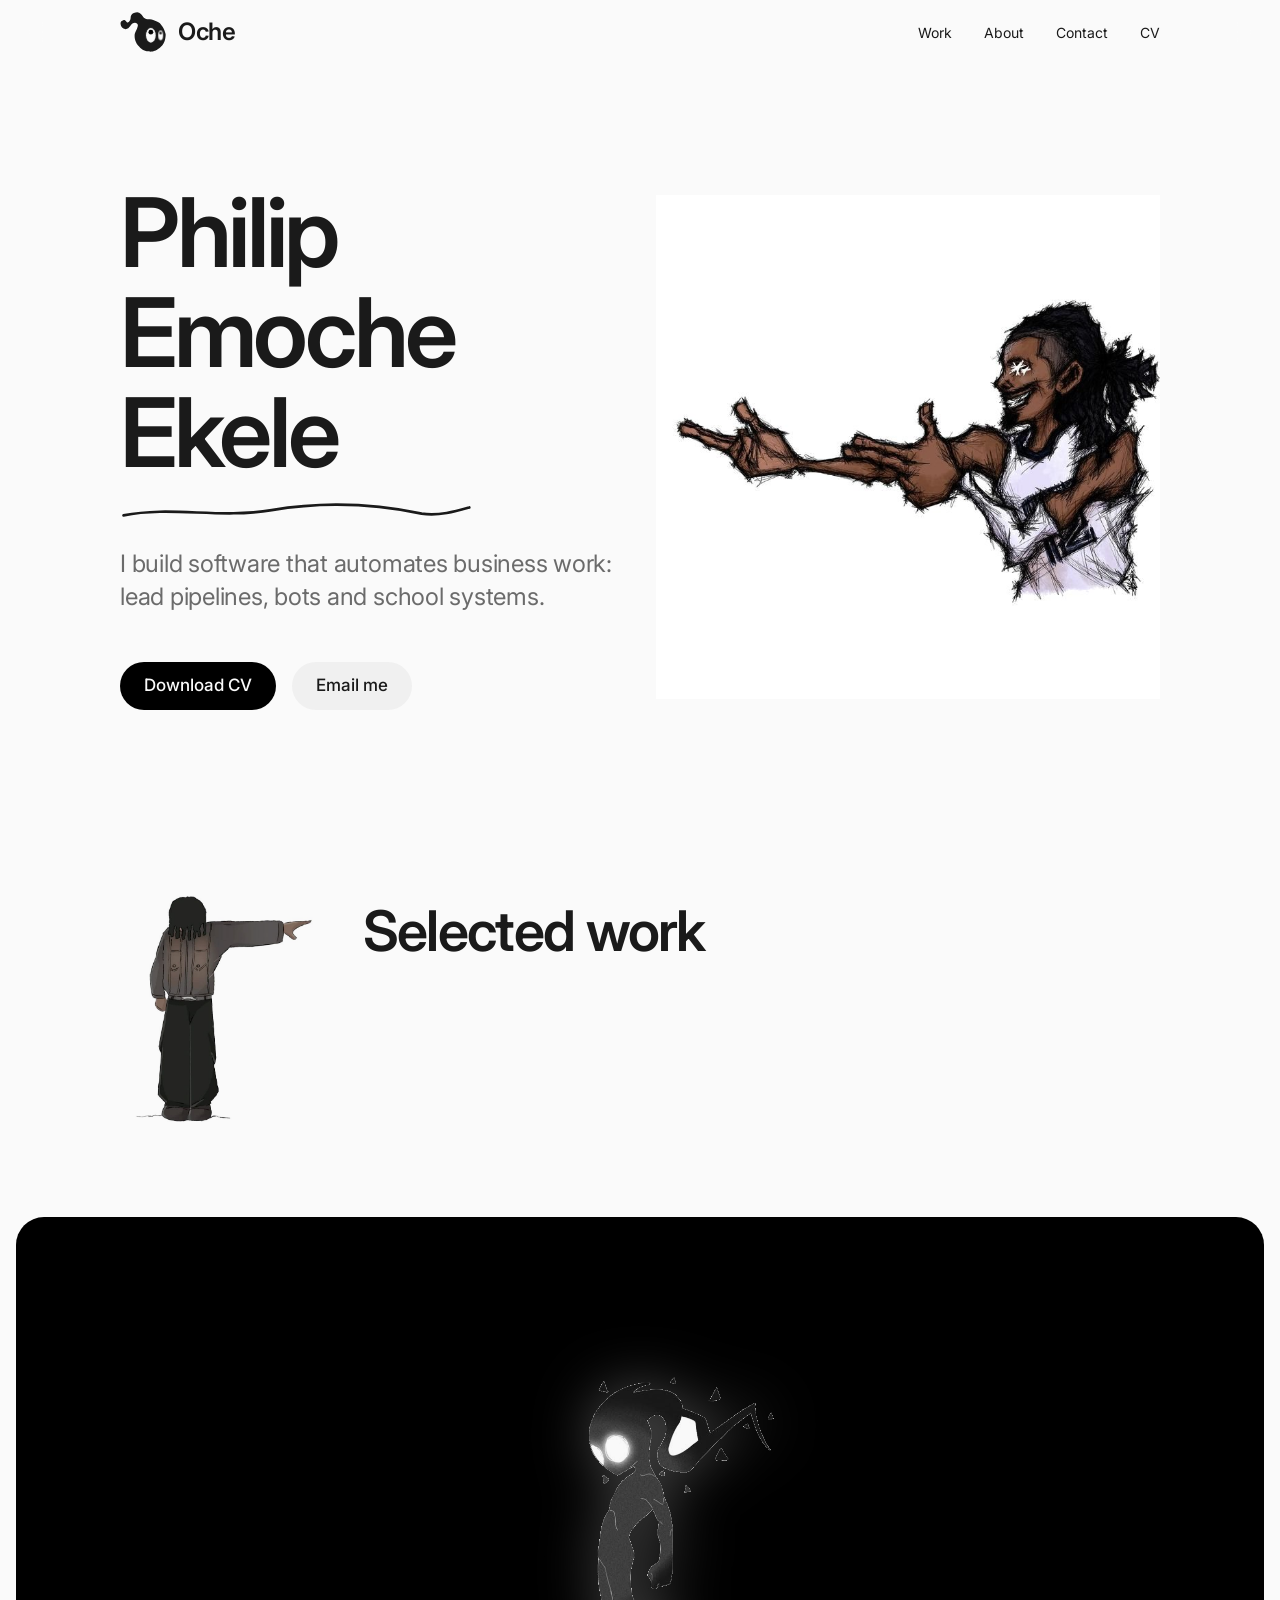
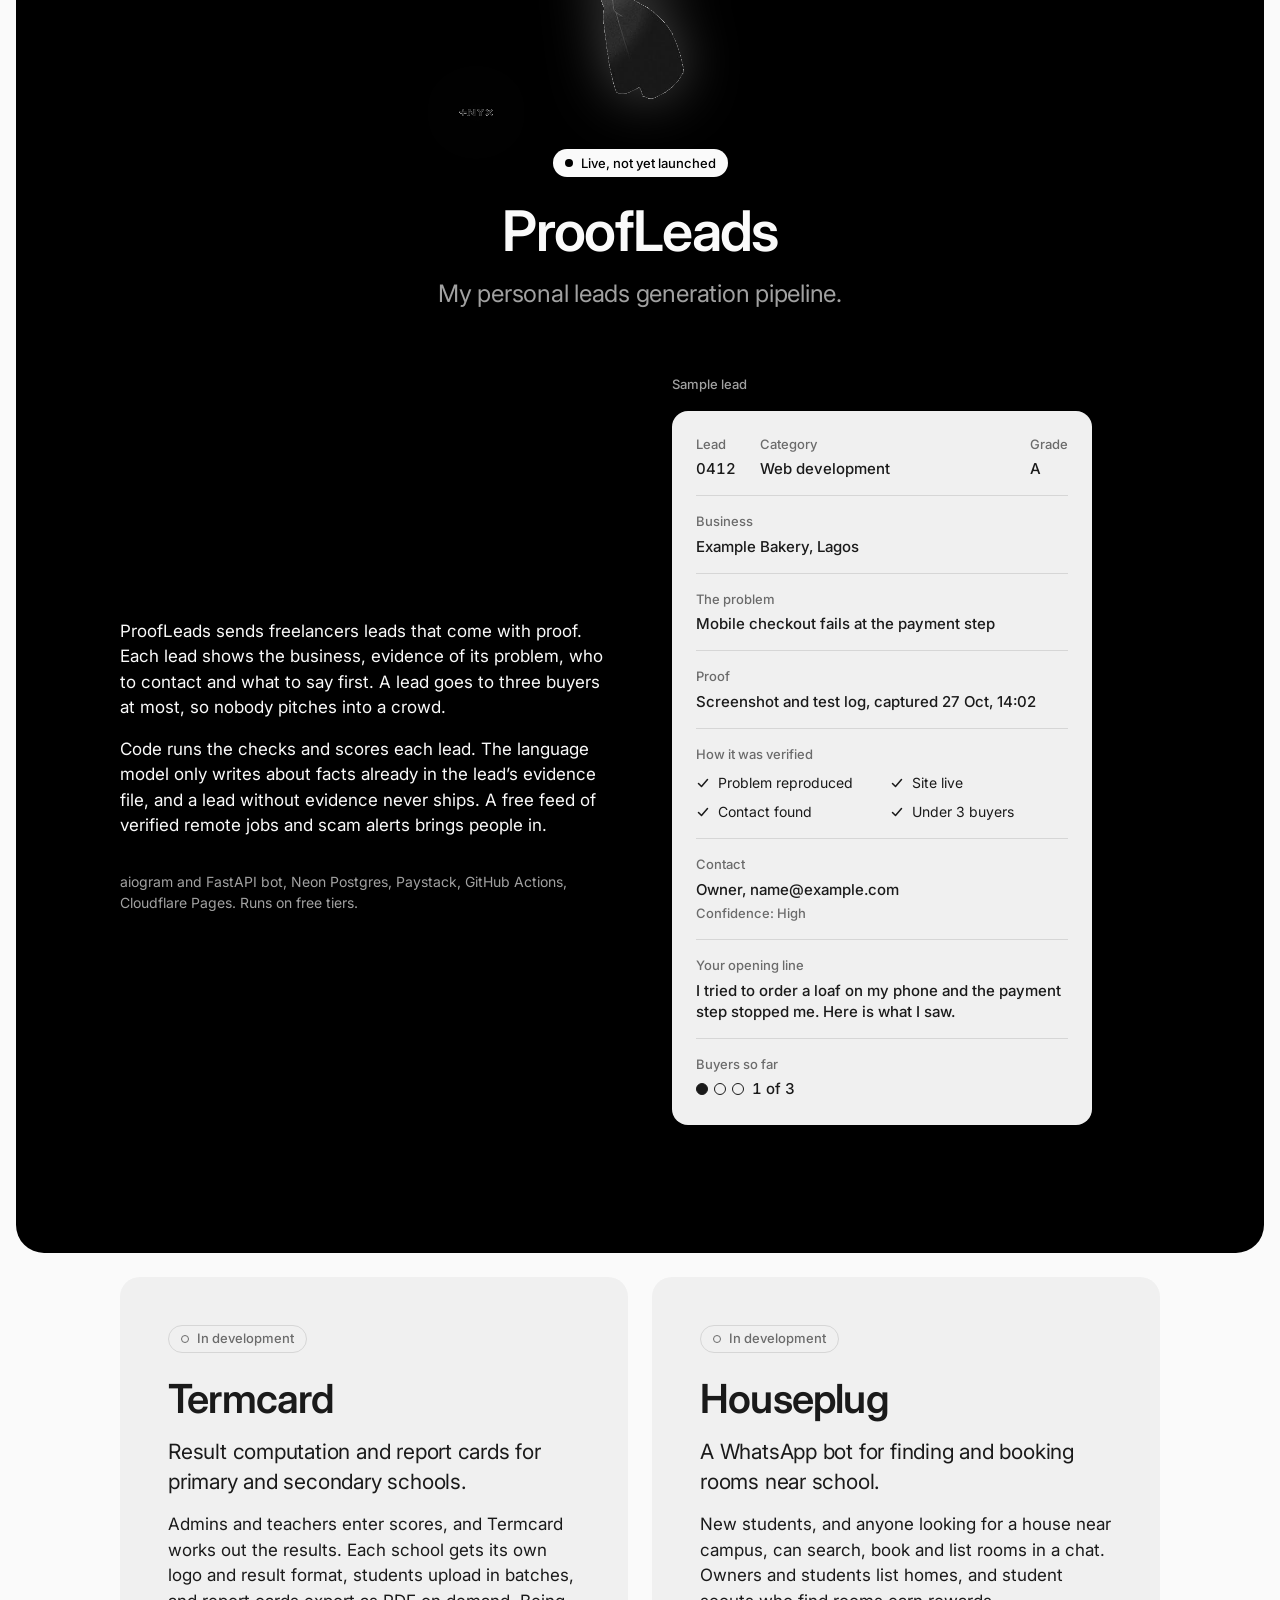
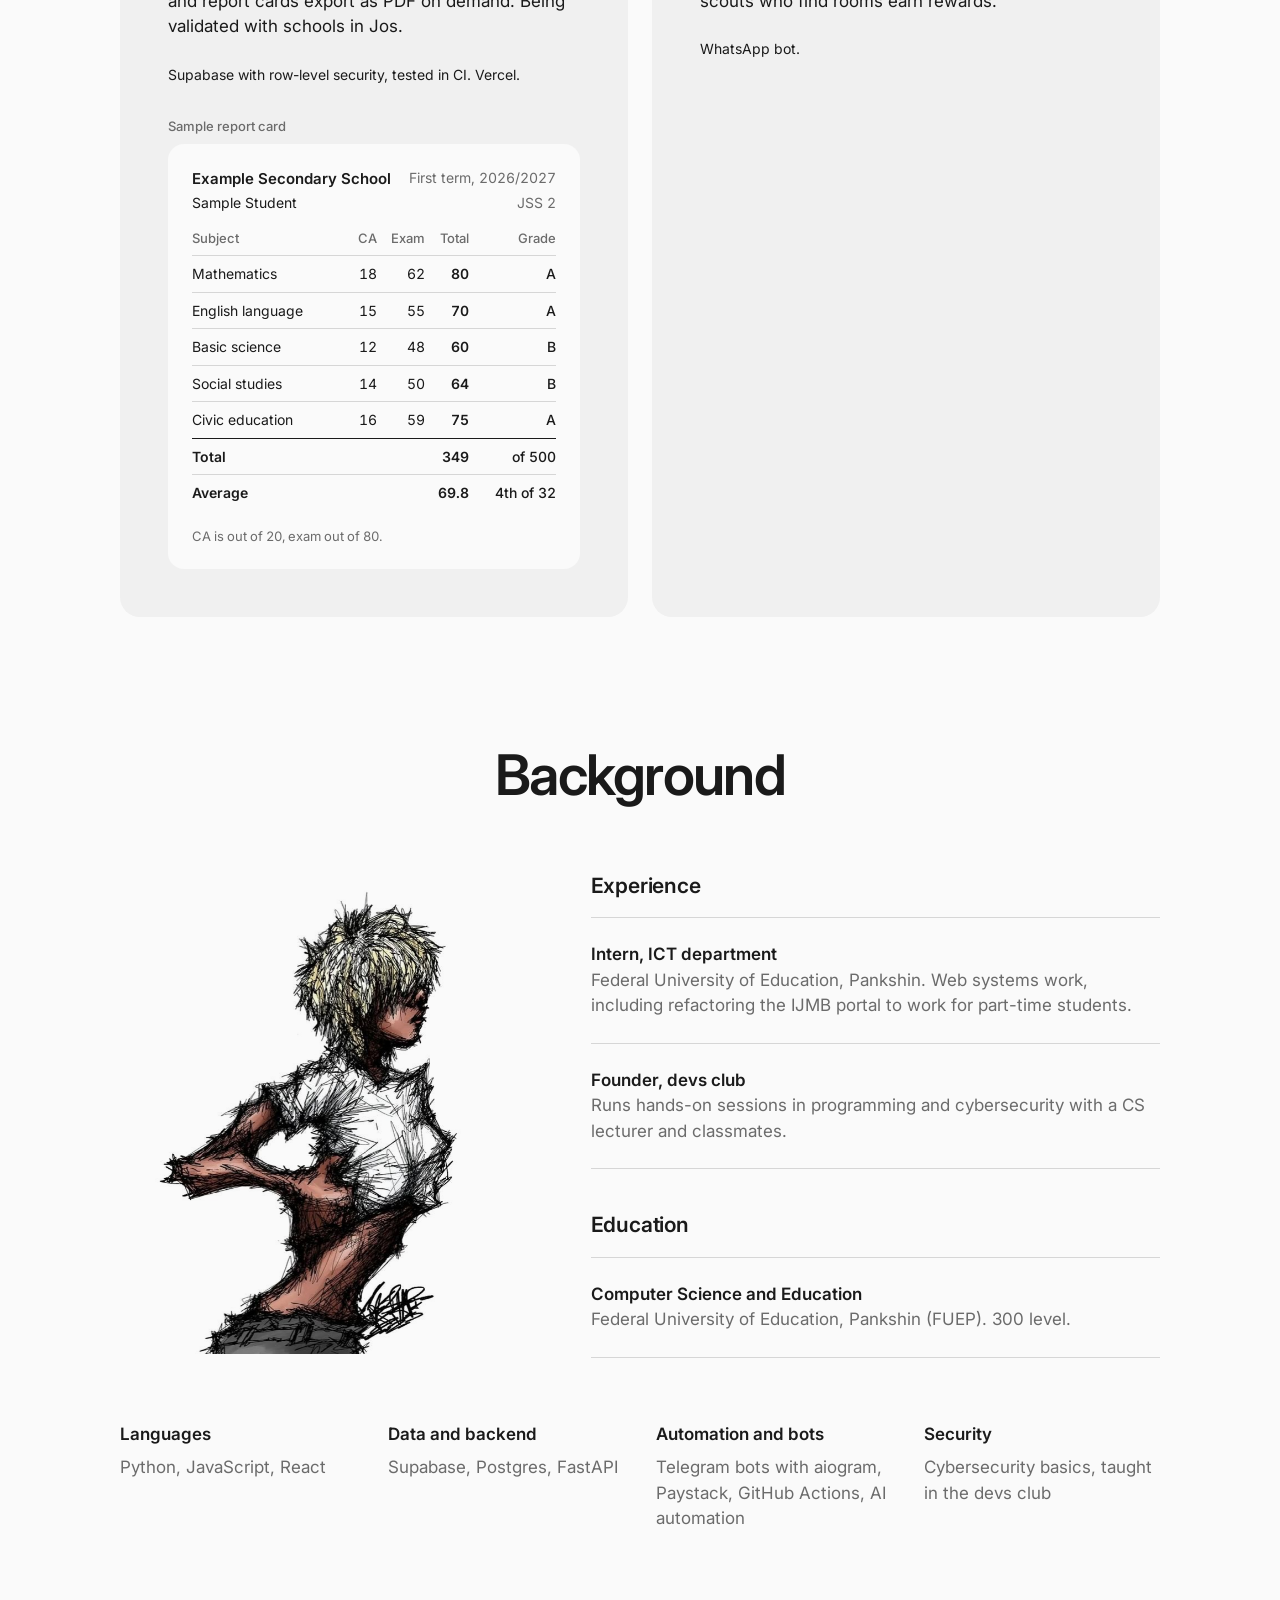
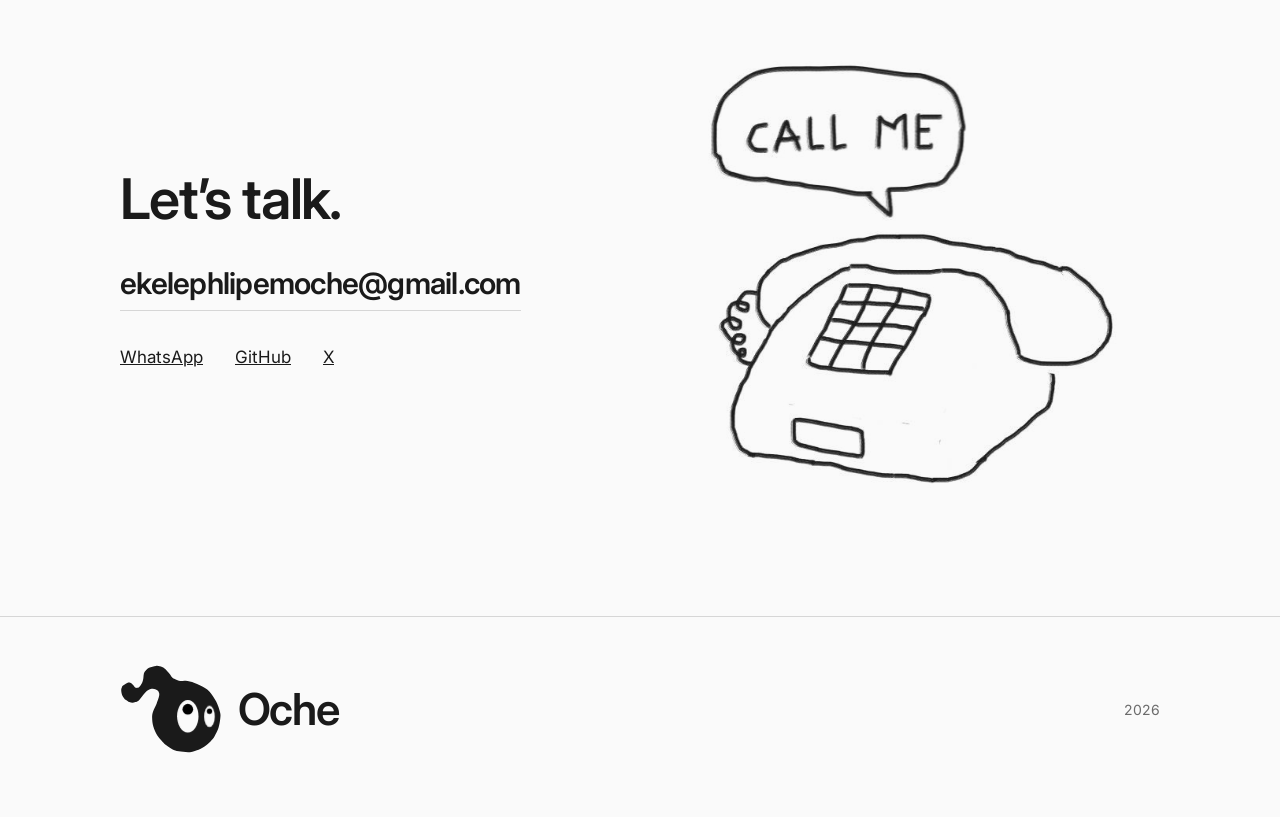
==== index.html @ e79f057f "it works" ====
<!DOCTYPE html>
<html lang="en">
<head>
<meta charset="utf-8">
<meta name="viewport" content="width=device-width, initial-scale=1, viewport-fit=cover">
<title>Oche: Philip Emoche Ekele</title>
<meta name="description" content="Philip Emoche Ekele builds software that automates business work: lead pipelines, bots and school systems.">
<meta property="og:title" content="Oche: Philip Emoche Ekele">
<meta property="og:description" content="Lead pipelines, bots and school systems.">
<meta property="og:type" content="website">
<meta property="og:image" content="https://YOUR-DOMAIN/og.png">
<meta property="og:image:width" content="1200">
<meta property="og:image:height" content="630">
<meta name="twitter:card" content="summary_large_image">
<meta name="twitter:image" content="https://YOUR-DOMAIN/og.png">
<meta name="color-scheme" content="light">
<link rel="preconnect" href="https://fonts.googleapis.com">
<link rel="preconnect" href="https://fonts.gstatic.com" crossorigin>
<link rel="stylesheet" href="https://fonts.googleapis.com/css2?family=Inter:wght@400;500;600&amp;display=swap">
<style>
:root{
  --paper:#FAFAFA;--fog:#F0F0F0;--hair:#D6D6D6;--graphite:#6B6B6B;--ink:#1A1A1A;--black:#000;--ash:#A1A1A1;
  --font:"SF Pro Display","SF Pro Text",-apple-system,BlinkMacSystemFont,"Inter",system-ui,"Segoe UI",Roboto,sans-serif;
  color-scheme:light;box-sizing:border-box;
  padding-top:env(safe-area-inset-top,0px);padding-bottom:env(safe-area-inset-bottom,0px);
}
*,*::before,*::after{box-sizing:inherit}
html{scroll-behavior:smooth;scroll-padding-top:calc(64px + env(safe-area-inset-top,0px));-webkit-text-size-adjust:100%}
body{margin:0;background:var(--paper);color:var(--ink);font:400 17px/1.5 var(--font);-webkit-font-smoothing:antialiased;text-rendering:optimizeLegibility}
body::before{content:"";position:fixed;inset:0 0 auto;height:env(safe-area-inset-top,0px);background:var(--paper);z-index:60}
a{color:inherit}
h1,h2,h3,p{margin:0}
h1,h2,h3{text-wrap:balance;font-weight:600}
p{text-wrap:pretty}
:focus-visible{outline:2px solid var(--ink);outline-offset:3px}
.skip{position:absolute;left:24px;top:-80px;background:var(--black);color:var(--paper);padding:8px 16px;border-radius:999px;z-index:100;text-decoration:none}
.skip:focus{top:calc(8px + env(safe-area-inset-top,0px))}
.wrap{max-width:1120px;margin:0 auto;padding:0 24px}

/* nav */
header.nav{position:sticky;top:env(safe-area-inset-top,0px);z-index:50;height:52px;background:var(--paper);border-bottom:1px solid transparent;transition:border-color .2s}
@supports(backdrop-filter:blur(1px)){header.nav{background:rgba(250,250,250,.8);backdrop-filter:saturate(180%) blur(20px);-webkit-backdrop-filter:saturate(180%) blur(20px)}}
header.nav.scrolled{border-bottom-color:var(--hair)}
.nav .wrap{height:52px;display:flex;align-items:center;justify-content:space-between}
.mark{font-size:19px;font-weight:600;letter-spacing:-.02em;text-decoration:none}
.nav ul{display:flex;gap:32px;list-style:none;margin:0;padding:0;font-size:14px}
.nav a{text-decoration:none}
.nav ul a{display:inline-flex;align-items:center;min-height:44px}
.nav ul a:hover{color:var(--graphite)}

/* hero */
.hero{min-height:85vh;display:flex;flex-direction:column;align-items:center;justify-content:center;text-align:center;padding:96px 24px;animation:fade .5s ease-out both}
.hero h1{font-size:clamp(44px,9vw,96px);line-height:1.04;letter-spacing:-.035em}
.hero .lede{margin-top:24px;max-width:34ch;font-size:clamp(18px,2.2vw,24px);line-height:1.4;letter-spacing:-.01em;color:var(--graphite)}
.cta{display:flex;gap:16px;margin-top:48px;flex-wrap:wrap;justify-content:center}
.btn{display:inline-flex;align-items:center;justify-content:center;height:48px;padding:0 24px;border-radius:999px;font:500 17px/1 var(--font);text-decoration:none;transition:background .15s,transform .1s}
.btn:active{transform:scale(.98)}
.btn.solid{background:var(--black);color:var(--paper)}
.btn.solid:hover{background:#222}
.btn.soft{background:var(--fog);color:var(--ink)}
.btn.soft:hover{background:#E6E6E6}

/* tags */
.tag{display:inline-flex;align-items:center;gap:8px;height:28px;padding:0 12px;border-radius:999px;font-size:13px;font-weight:500;line-height:1}
.tag i{width:8px;height:8px;border-radius:50%;display:block}
.tag.live{background:var(--black);color:var(--paper)}
.tag.live i{background:var(--paper)}
.tag.dev{border:1px solid var(--hair);color:var(--graphite)}
.tag.dev i{border:1.5px solid var(--graphite)}
.tag.live.on-dark{background:var(--paper);color:var(--black)}
.tag.live.on-dark i{background:var(--black)}

/* flagship */
.chapter{background:var(--black);color:var(--paper);margin:0 16px;border-radius:28px;padding:128px 0}
.chapter .grid{display:grid;grid-template-columns:1fr 1fr;gap:64px;align-items:center}
.chapter h2{font-size:clamp(32px,5vw,56px);line-height:1.08;letter-spacing:-.03em;margin-top:24px}
.chapter .tagline{font-size:clamp(18px,2.2vw,24px);line-height:1.4;letter-spacing:-.01em;color:var(--ash);margin-top:16px}
.chapter .copy{margin-top:32px;max-width:62ch;color:var(--paper)}
.chapter .copy+.copy{margin-top:16px}
.chapter .stack{margin-top:32px;font-size:14px;color:var(--ash);max-width:62ch}

/* lead card */
.sample{font-size:13px;font-weight:500;color:var(--ash);margin-bottom:16px}
.card{background:var(--fog);color:var(--ink);border-radius:16px;padding:24px;max-width:420px}
.row{padding:16px 0;border-top:1px solid var(--hair);animation:rise .45s cubic-bezier(.2,.8,.2,1) both;animation-delay:calc(.9s + var(--i)*90ms)}
.row:first-child{border-top:0;padding-top:0}
.row:last-child{padding-bottom:0}
.row small{display:block;font-size:13px;font-weight:500;color:var(--graphite);margin-bottom:4px}
.row b{font-weight:500;font-size:15px;line-height:1.4;display:block}
.trio{display:grid;grid-template-columns:auto 1fr auto;gap:24px}
.checks{display:grid;grid-template-columns:1fr 1fr;gap:8px 16px;font-size:14px;margin-top:8px}
.checks span{display:flex;align-items:center;gap:8px}
.checks svg{flex:none}
.buyers{display:flex;align-items:center;gap:8px;font-size:15px;font-weight:500}
.dots{display:flex;gap:6px}
.dots i{width:12px;height:12px;border-radius:50%;border:1.5px solid var(--ink);display:block}
.dots i.f{background:var(--ink)}
.num{font-variant-numeric:tabular-nums}

/* sections */
section.pad{padding:128px 0}
.sec-h{text-align:center;font-size:clamp(32px,5vw,56px);line-height:1.08;letter-spacing:-.03em}
.tiles{display:grid;grid-template-columns:1fr 1fr;gap:24px;margin-top:64px}
.tile{background:var(--fog);border-radius:20px;padding:48px}
.tile h3{font-size:clamp(26px,3.4vw,40px);line-height:1.12;letter-spacing:-.02em;margin-top:24px}
.tile .one{margin-top:16px;font-size:clamp(18px,2vw,21px);line-height:1.4;letter-spacing:-.01em}
.tile .more{margin-top:16px;max-width:62ch}
.tile .stack{margin-top:24px;font-size:14px;color:var(--ink)}
.cols{display:grid;grid-template-columns:1fr 1fr;gap:64px;margin-top:64px}
.cols h3{font-size:21px;letter-spacing:-.01em;padding-bottom:16px;border-bottom:1px solid var(--hair)}
.item{padding:24px 0;border-bottom:1px solid var(--hair)}
.item b{display:block;font-weight:600}
.item span{display:block;color:var(--graphite);max-width:62ch}
.skills{display:grid;grid-template-columns:repeat(4,1fr);gap:32px;margin-top:64px}
.skills h3{font-size:17px}
.skills p{margin-top:8px;color:var(--graphite)}
.contact{text-align:center}
.contact .big{display:inline-block;margin-top:32px;font-size:clamp(24px,4.4vw,44px);font-weight:600;letter-spacing:-.025em;text-decoration:none;border-bottom:1px solid var(--hair);padding-bottom:4px;word-break:break-word}
.contact .big:hover{border-bottom-color:var(--ink)}
.contact p{margin-top:24px;color:var(--graphite)}
.contact p a{color:var(--ink)}
footer{padding:48px 0 64px;border-top:1px solid var(--hair);font-size:14px;color:var(--graphite)}
footer .wrap{display:flex;justify-content:space-between}

@keyframes fade{from{opacity:0}to{opacity:1}}
@keyframes rise{from{opacity:0;transform:translateY(8px)}to{opacity:1;transform:none}}
@media(max-width:900px){.skills{grid-template-columns:1fr 1fr}}
@media(max-width:760px){
  .wrap{padding:0 24px}
  .nav ul li:not(:last-child){display:none}
  .chapter{margin:0;border-radius:0;padding:96px 0}
  .chapter .grid,.tiles,.cols{grid-template-columns:1fr;gap:48px}
  .tiles{gap:16px}
  .tile{padding:32px 24px}
  section.pad{padding:96px 0}
  .skills{grid-template-columns:1fr}
  .trio{grid-template-columns:1fr 1fr}
  .trio>div:nth-child(3){grid-column:1/-1}
}
@media(min-width:761px){.wrap{padding:0 40px}}
@media(prefers-reduced-motion:reduce){
  html{scroll-behavior:auto}
  .hero,.row{animation:none}
  .btn{transition:none}
}

.art{display:block;width:100%;height:auto;mix-blend-mode:multiply;-webkit-user-drag:none;user-select:none}
.hero{display:grid;grid-template-columns:1fr 1fr;gap:32px;align-items:center;text-align:left;max-width:1120px;margin:0 auto;padding:64px 40px}
.hero .lede{margin-left:0}.hero .cta{justify-content:flex-start}
.scribble{display:block;width:min(360px,70%);height:24px;margin-top:16px;color:var(--ink)}
.scribble path{fill:none;stroke:currentColor;stroke-width:3;stroke-linecap:round;stroke-dasharray:1;stroke-dashoffset:1;animation:draw .9s .5s cubic-bezier(.5,0,.2,1) forwards}
@keyframes draw{to{stroke-dashoffset:0}}
.pointer{display:flex;align-items:flex-start;gap:16px;margin-bottom:48px}
.pointer .art{width:auto;height:clamp(240px,30vw,340px);flex:none}
.pointer .sec-h{text-align:left;padding-top:clamp(36px,6vw,72px)}
.chead{display:flex;flex-direction:column;align-items:center;text-align:center;margin-bottom:64px}
.sil{width:auto;height:min(46vh,380px);filter:drop-shadow(0 0 28px rgba(255,255,255,.28));margin-bottom:24px}
.aboutgrid{display:grid;grid-template-columns:5fr 7fr;gap:64px;align-items:center;margin-top:64px}
.cols.one{grid-template-columns:1fr;gap:40px;margin-top:0}
.links{display:flex;gap:32px;justify-content:center;flex-wrap:wrap}
.links a{display:inline-flex;align-items:center;min-height:44px}
@media(max-width:760px){
  .hero{grid-template-columns:1fr;padding:48px 24px;min-height:0;gap:16px}
  .heroImg{max-width:440px;margin:0 auto}
  .aboutgrid{grid-template-columns:1fr;gap:32px}.aboutimg{max-width:320px;margin:0 auto}
  .pointer{padding:0 24px}.sil{height:280px}.links{gap:24px}
}
@media(prefers-reduced-motion:reduce){.scribble path{animation:none;stroke-dashoffset:0}}

.mark{display:inline-flex;align-items:center;gap:8px}.fm{display:inline-flex;align-items:center;gap:8px}
.lg{display:inline-flex}.logo{display:block;height:26px;width:auto;overflow:visible}
.logo .blob{transform-box:fill-box;transform-origin:70% 90%}
.logo .eye{transform-box:fill-box;transform-origin:center;animation:wake .5s .5s cubic-bezier(.3,1.5,.5,1) both,blink 5.5s 1.4s infinite}
.logo .pu{transition:none}
.mark:hover .blob{animation:wob .7s ease-in-out}
@keyframes wake{from{transform:scaleY(.05)}to{transform:scaleY(1)}}
@keyframes blink{0%,91%,100%{transform:scaleY(1)}94%{transform:scaleY(.06)}97%{transform:scaleY(1)}}
@keyframes wob{0%,100%{transform:rotate(0)}25%{transform:rotate(-9deg)}55%{transform:rotate(6deg)}80%{transform:rotate(-3deg)}}
.cgrid{display:grid;grid-template-columns:1fr 1fr;gap:64px;align-items:center}
.contact .ctext,.contact .ctext .sec-h{text-align:left}.contact .links{justify-content:flex-start}
.contact .big{font-size:clamp(20px,2.6vw,30px)}
.callme{display:flex;flex-direction:column;align-items:center;gap:8px;background:var(--black);color:var(--paper);border-radius:28px;padding:40px 32px 32px;text-decoration:none;overflow:hidden}
.callme .bub{width:58%;align-self:flex-start;margin-left:4%;height:auto;opacity:0;transform:scale(.6);transform-origin:20% 100%}
.callme .ph{width:78%;height:auto;margin-top:-4px;transform-origin:50% 75%}
.callme.in .bub{animation:pop .6s cubic-bezier(.3,1.6,.5,1) forwards}
.callme.in .ph{animation:ring 4.5s 1.2s infinite}
.callme:hover .ph{animation:ring 1.3s infinite}
.callme .cn{margin-top:16px;font-size:clamp(20px,3vw,28px);font-weight:600;letter-spacing:-.02em;font-variant-numeric:tabular-nums}
.callme .hint{font-size:14px;color:var(--ash)}
.callme:focus-visible{outline-offset:4px}
@keyframes pop{to{opacity:1;transform:scale(1)}}
@keyframes ring{0%,16%,100%{transform:rotate(0)}2%{transform:rotate(-5deg)}4%{transform:rotate(5deg)}6%{transform:rotate(-5deg)}8%{transform:rotate(5deg)}10%{transform:rotate(-3deg)}13%{transform:rotate(2deg)}}
@media(max-width:760px){.cgrid{grid-template-columns:1fr;gap:40px}.callme{padding:32px 24px}}
@media(prefers-reduced-motion:reduce){.logo .eye,.mark:hover .blob,.callme .ph,.callme.in .ph,.callme:hover .ph{animation:none}.callme .bub{opacity:1;transform:none;animation:none}}

html{scroll-padding-top:calc(80px + env(safe-area-inset-top,0px))}
header.nav,.nav .wrap{height:64px}
.mark{font-size:24px;gap:12px}.logo{height:40px}
footer .wrap{align-items:center}
.fm{font-size:clamp(32px,5vw,44px);font-weight:600;letter-spacing:-.03em;gap:16px;color:var(--ink)}
.fm .logo{height:clamp(56px,9vw,88px)}
.callme{background:none;color:var(--ink);padding:0;border-radius:0;overflow:visible;max-width:460px;margin:0 auto;width:100%}
.callme .ph{width:88%}
@media(max-width:760px){.callme{padding:0}.logo{height:34px}.mark{font-size:22px}}
.rc-label{margin-top:32px;font-size:13px;font-weight:500;color:var(--graphite)}
.rc-card{margin-top:8px;background:var(--paper);border-radius:16px;padding:24px;font-size:14px;line-height:1.4;font-variant-numeric:tabular-nums}
.rc-head{display:flex;justify-content:space-between;gap:16px;flex-wrap:wrap}
.rc-head b{font-weight:600;font-size:15px}.rc-head span,.rc-who span:last-child{color:var(--graphite)}
.rc-who{display:flex;justify-content:space-between;margin-top:4px;padding-bottom:16px}
.rc-card table{width:100%;border-collapse:collapse}
.rc-card th,.rc-card td{padding:8px 0;border-top:1px solid var(--hair);text-align:right;font-weight:400}
.rc-card th:first-child,.rc-card td:first-child{text-align:left}
.rc-card thead th{border-top:0;font-size:13px;font-weight:500;color:var(--graphite);padding-top:0}
.rc-card tbody th,.rc-card tfoot th{text-align:left}
.rc-card tbody td:nth-child(4),.rc-card tfoot td:nth-child(2),.rc-card tfoot td:nth-child(1){font-weight:600}
.rc-card tfoot th{font-weight:600}
.rc-card tfoot tr:first-child th,.rc-card tfoot tr:first-child td{border-top:1px solid var(--ink)}
.rc-card .g{font-weight:500;transition:opacity .4s}
.rc-card.arm .g{opacity:0}
.rc-note{margin-top:16px;font-size:13px;color:var(--graphite)}
@media(max-width:760px){.rc-card{padding:16px;font-size:13px}.rc-card th,.rc-card td{padding:8px 0}}
</style>
</head>
<body>
<a class="skip" href="#work">Skip to content</a>

<header class="nav" id="nav">
  <div class="wrap">
    <a class="mark" href="#top" aria-label="Oche, back to top"><span class="lg" data-logo></span>Oche</a>
    <nav aria-label="Main"><ul>
      <li><a href="#work">Work</a></li>
      <li><a href="#about">About</a></li>
      <li><a href="#contact">Contact</a></li>
      <li><a href="cv/Philip-Emoche-Ekele-CV-Developer.pdf" data-cv>CV</a></li>
    </ul></nav>
  </div>
</header>

<main id="top">
  <section class="hero"><div class="heroText">
    <h1>Philip Emoche Ekele</h1><svg class="scribble" viewBox="0 0 400 24" aria-hidden="true"><path pathLength="1" d="M4 17C58 6 112 21 172 11S290 4 342 15C362 18 382 12 396 8"/></svg>
    <p class="lede">I build software that automates business work: lead pipelines, bots and school systems.</p>
    <div class="cta">
      <a class="btn solid" href="cv/Philip-Emoche-Ekele-CV-Developer.pdf" data-cv>Download CV</a>
      <a class="btn soft" href="mailto:ekelephlipemoche@gmail.com" data-mail>Email me</a>
    </div></div><img class="art heroImg" src="[data-uri]" alt="Ink sketch of a smiling man with locs in a white number 12 jersey, arms stretched open in welcome" width="736" height="736" decoding="async">
  </section>

  <section id="work" aria-label="Work">
    <div class="wrap pointer"><img class="art" src="[data-uri]" alt="Illustration of a figure seen from behind, pointing to the right" width="736" height="1104" decoding="async"><h2 class="sec-h">Selected work</h2></div>
    <div class="chapter">
      <div class="wrap chead"><img class="sil" src="[data-uri]" alt="Black silhouette of a figure with glowing white eyes, watching" width="736" height="736" decoding="async"><span class="tag live on-dark"><i></i>Live, not yet launched</span><h2>ProofLeads</h2><p class="tagline">My personal leads generation pipeline.</p></div>
      <div class="wrap grid">
        <div>
          <p class="copy">ProofLeads sends freelancers leads that come with proof. Each lead shows the business, evidence of its problem, who to contact and what to say first. A lead goes to three buyers at most, so nobody pitches into a crowd.</p>
          <p class="copy">Code runs the checks and scores each lead. The language model only writes about facts already in the lead’s evidence file, and a lead without evidence never ships. A free feed of verified remote jobs and scam alerts brings people in.</p>
          <p class="stack">aiogram and FastAPI bot, Neon Postgres, Paystack, GitHub Actions, Cloudflare Pages. Runs on free tiers.</p>
        </div>
        <div>
          <p class="sample">Sample lead</p>
          <div class="card" role="group" aria-label="Sample lead card">
            <div class="row" style="--i:0"><div class="trio">
              <div><small>Lead</small><b class="num">0412</b></div>
              <div><small>Category</small><b>Web development</b></div>
              <div><small>Grade</small><b>A</b></div>
            </div></div>
            <div class="row" style="--i:1"><small>Business</small><b>Example Bakery, Lagos</b></div>
            <div class="row" style="--i:2"><small>The problem</small><b>Mobile checkout fails at the payment step</b></div>
            <div class="row" style="--i:3"><small>Proof</small><b>Screenshot and test log, captured 27 Oct, 14:02</b></div>
            <div class="row" style="--i:4"><small>How it was verified</small>
              <div class="checks">
                <span><svg width="14" height="14" viewBox="0 0 14 14" fill="none" stroke="currentColor" stroke-width="1.5" stroke-linecap="round" stroke-linejoin="round" aria-hidden="true"><path d="M2.5 7.5l3 3 6-7"/></svg>Problem reproduced</span>
                <span><svg width="14" height="14" viewBox="0 0 14 14" fill="none" stroke="currentColor" stroke-width="1.5" stroke-linecap="round" stroke-linejoin="round" aria-hidden="true"><path d="M2.5 7.5l3 3 6-7"/></svg>Site live</span>
                <span><svg width="14" height="14" viewBox="0 0 14 14" fill="none" stroke="currentColor" stroke-width="1.5" stroke-linecap="round" stroke-linejoin="round" aria-hidden="true"><path d="M2.5 7.5l3 3 6-7"/></svg>Contact found</span>
                <span><svg width="14" height="14" viewBox="0 0 14 14" fill="none" stroke="currentColor" stroke-width="1.5" stroke-linecap="round" stroke-linejoin="round" aria-hidden="true"><path d="M2.5 7.5l3 3 6-7"/></svg>Under 3 buyers</span>
              </div></div>
            <div class="row" style="--i:5"><small>Contact</small><b>Owner, name@example.com</b><small style="margin:4px 0 0">Confidence: High</small></div>
            <div class="row" style="--i:6"><small>Your opening line</small><b>I tried to order a loaf on my phone and the payment step stopped me. Here is what I saw.</b></div>
            <div class="row" style="--i:7"><small>Buyers so far</small>
              <div class="buyers"><div class="dots" aria-hidden="true"><i class="f"></i><i></i><i></i></div><span class="num">1 of 3</span></div></div>
          </div>
        </div>
      </div>
    </div>

    <div class="wrap" style="padding-top:24px">
      <div class="tiles" style="margin-top:0">
        <article class="tile">
          <span class="tag dev"><i></i>In development</span>
          <h3>Termcard</h3>
          <p class="one">Result computation and report cards for primary and secondary schools.</p>
          <p class="more">Admins and teachers enter scores, and Termcard works out the results. Each school gets its own logo and result format, students upload in batches, and report cards export as PDF on demand. Being validated with schools in Jos.</p>
          <p class="stack">Supabase with row-level security, tested in CI. Vercel.</p>
          <p class="rc-label">Sample report card</p>
          <div class="rc-card" role="group" aria-label="Sample report card">
            <div class="rc-head"><b>Example Secondary School</b><span>First term, 2026/2027</span></div>
            <div class="rc-who"><span>Sample Student</span><span>JSS 2</span></div>
            <table>
              <thead><tr><th scope="col">Subject</th><th scope="col">CA</th><th scope="col">Exam</th><th scope="col">Total</th><th scope="col">Grade</th></tr></thead>
              <tbody>
                <tr><th scope="row">Mathematics</th><td>18</td><td>62</td><td data-v="80">80</td><td class="g">A</td></tr>
                <tr><th scope="row">English language</th><td>15</td><td>55</td><td data-v="70">70</td><td class="g">A</td></tr>
                <tr><th scope="row">Basic science</th><td>12</td><td>48</td><td data-v="60">60</td><td class="g">B</td></tr>
                <tr><th scope="row">Social studies</th><td>14</td><td>50</td><td data-v="64">64</td><td class="g">B</td></tr>
                <tr><th scope="row">Civic education</th><td>16</td><td>59</td><td data-v="75">75</td><td class="g">A</td></tr>
              </tbody>
              <tfoot>
                <tr><th scope="row" colspan="3">Total</th><td data-v="349">349</td><td class="g">of 500</td></tr>
                <tr><th scope="row" colspan="3">Average</th><td data-v="69.8" data-d="1">69.8</td><td class="g">4th of 32</td></tr>
              </tfoot>
            </table>
            <p class="rc-note">CA is out of 20, exam out of 80.</p>
          </div>
        </article>
        <article class="tile">
          <span class="tag dev"><i></i>In development</span>
          <h3>Houseplug</h3>
          <p class="one">A WhatsApp bot for finding and booking rooms near school.</p>
          <p class="more">New students, and anyone looking for a house near campus, can search, book and list rooms in a chat. Owners and students list homes, and student scouts who find rooms earn rewards.</p>
          <p class="stack">WhatsApp bot.</p>
        </article>
      </div>
    </div>
  </section>

  <section class="pad" id="about" aria-label="About">
    <div class="wrap">
      <h2 class="sec-h">Background</h2>
      <div class="aboutgrid"><img class="art aboutimg" src="[data-uri]" alt="Ink sketch of a figure with blond hair, one hand on their back, looking away" width="735" height="870" decoding="async"><div class="cols one">
        <div>
          <h3>Experience</h3>
          <div class="item"><b>Intern, ICT department</b><span>Federal University of Education, Pankshin. Web systems work, including refactoring the IJMB portal to work for part-time students.</span></div>
          <div class="item"><b>Founder, devs club</b><span>Runs hands-on sessions in programming and cybersecurity with a CS lecturer and classmates.</span></div>
        </div>
        <div>
          <h3>Education</h3>
          <div class="item"><b>Computer Science and Education</b><span>Federal University of Education, Pankshin (FUEP). 300 level.</span></div>
        </div>
      </div></div>
      <div class="skills">
        <div><h3>Languages</h3><p>Python, JavaScript, React</p></div>
        <div><h3>Data and backend</h3><p>Supabase, Postgres, FastAPI</p></div>
        <div><h3>Automation and bots</h3><p>Telegram bots with aiogram, Paystack, GitHub Actions, AI automation</p></div>
        <div><h3>Security</h3><p>Cybersecurity basics, taught in the devs club</p></div>
      </div>
    </div>
  </section>

  <section class="pad contact" id="contact" aria-label="Contact" style="padding-top:0">
    <div class="wrap cgrid"><div class="ctext">
      <h2 class="sec-h">Let’s talk.</h2>
      <a class="big" href="mailto:ekelephlipemoche@gmail.com" data-mail><span data-mail-text>ekelephlipemoche@gmail.com</span></a>
      <p class="links"><a href="https://wa.me/2348081680736">WhatsApp</a><a href="https://github.com/fawwk" data-gh>GitHub</a><a href="https://x.com/_iamoche">X</a></p></div><a class="callme" href="tel:+2348081680736" aria-label="Call Philip on +234 808 168 0736"><img class="bub" src="[data-uri]" alt="" width="300" height="175"><img class="ph" src="[data-uri]" alt="Hand-drawn telephone with a speech bubble that says call me" width="500" height="380"></a>
    </div>
  </section>
</main>

<footer><div class="wrap"><span class="fm"><span class="lg" data-logo></span>Oche</span><span>2026</span></div></footer>

<script>
// Placeholders: Philip fills these in.
var CONFIG={email:"ekelephlipemoche@gmail.com",github:"https://github.com/fawwk",cv:"cv/Philip-Emoche-Ekele-CV-Developer.pdf"};
document.querySelectorAll("[data-mail]").forEach(function(a){a.href="mailto:"+CONFIG.email});
document.querySelectorAll("[data-mail-text]").forEach(function(s){s.textContent=CONFIG.email});
document.querySelectorAll("[data-gh]").forEach(function(a){a.href=CONFIG.github});
document.querySelectorAll("[data-cv]").forEach(function(a){a.href=CONFIG.cv});
var nav=document.getElementById("nav");
function onScroll(){nav.classList.toggle("scrolled",window.scrollY>8)}
window.addEventListener("scroll",onScroll,{passive:true});onScroll();
</script>
<template id="logo-t"><svg class="logo" viewBox="118 162 443 387" width="30" height="26" aria-hidden="true" focusable="false"><path class="blob" d="M424.0 545.2C409.5 546.4 388.0 543.9 375.0 541.8C362.0 539.7 355.2 537.2 346.0 532.7C336.8 528.3 327.2 520.9 320.0 515.2C312.8 509.6 309.7 506.3 303.0 499.0C296.3 491.6 286.4 482.0 279.7 471.0C273.0 460.0 266.5 446.0 262.8 433.0C259.1 420.0 257.7 404.2 257.5 393.0C257.3 381.8 258.6 376.2 261.8 366.0C265.1 355.8 272.7 343.5 277.1 332.0C281.5 320.5 286.7 305.2 288.4 297.0C290.1 288.8 288.6 287.0 287.2 283.0C285.8 279.0 284.4 275.8 280.0 273.0C275.6 270.3 267.5 266.7 261.0 266.5C254.5 266.3 246.7 268.8 241.0 271.7C235.3 274.7 233.2 276.7 226.6 284.0C219.9 291.3 208.1 308.6 201.0 315.4C193.9 322.3 189.0 323.0 184.0 325.1C179.0 327.3 175.5 328.3 171.0 328.3C166.5 328.3 161.7 327.2 157.0 325.1C152.3 323.1 146.4 318.4 143.0 316.0C139.6 313.6 139.4 314.5 136.6 311.0C133.7 307.5 128.4 301.2 125.9 295.0C123.4 288.8 121.9 279.5 121.6 274.0C121.2 268.5 122.5 265.7 123.8 262.0C125.2 258.3 125.5 255.5 129.6 252.0C133.6 248.5 142.8 242.8 148.0 240.8C153.2 238.8 156.8 238.6 161.0 239.9C165.2 241.3 169.6 245.5 173.2 249.0C176.9 252.5 180.0 258.5 183.0 260.7C186.0 263.0 188.0 262.7 191.0 262.4C194.0 262.1 197.1 262.6 200.8 259.0C204.5 255.4 210.2 246.8 213.1 241.0C216.0 235.2 217.1 230.3 218.4 224.0C219.7 217.7 219.5 208.7 220.8 203.0C222.2 197.3 222.7 194.9 226.6 190.0C230.4 185.1 236.1 177.9 244.0 173.9C251.9 169.9 266.2 166.9 274.0 165.9C281.8 164.9 284.6 166.0 291.0 167.8C297.4 169.7 305.1 171.8 312.1 177.0C319.1 182.2 327.5 192.5 333.0 199.0C338.5 205.5 340.7 211.6 345.0 216.0C349.3 220.3 353.0 222.4 359.0 225.1C365.0 227.9 373.3 231.3 381.0 232.4C388.7 233.5 394.5 230.3 405.0 231.7C415.5 233.1 430.2 235.9 444.0 240.9C457.8 245.9 477.0 255.3 488.0 261.8C499.0 268.3 501.7 269.8 510.2 280.0C518.8 290.2 531.6 308.0 539.3 323.0C546.9 338.0 553.1 357.8 556.2 370.0C559.2 382.2 558.5 384.5 557.3 396.0C556.2 407.5 553.4 425.8 549.2 439.0C545.0 452.2 536.4 467.0 532.2 475.0C528.0 483.0 529.0 481.5 524.0 487.1C519.0 492.8 510.4 502.2 502.2 509.0C494.1 515.8 481.7 524.0 475.0 528.2C468.3 532.4 470.5 531.6 462.0 534.4C453.5 537.3 438.5 544.0 424.0 545.2" fill="currentColor"/><g class="eye"><ellipse cx="414.4" cy="387.4" rx="47.0" ry="71.2" fill="var(--paper)"/><ellipse class="pu" cx="414.4" cy="387.4" rx="23.5" ry="23.5" fill="#000" data-mx="20.0" data-my="40.6"/></g><g class="eye"><ellipse cx="509.7" cy="388.0" rx="23.4" ry="47.0" fill="var(--paper)"/><ellipse class="pu" cx="509.7" cy="388.0" rx="11.7" ry="11.7" fill="#000" data-mx="9.9" data-my="30.0"/></g></svg></template>
<script>
(function(){var c=document.querySelector(".callme");if(c){if("IntersectionObserver" in window){new IntersectionObserver(function(es,o){es.forEach(function(e){if(e.isIntersecting){c.classList.add("in");o.disconnect()}})},{threshold:.4}).observe(c)}else{c.classList.add("in")}}})();
(function(){var T=document.getElementById("logo-t"),logos=[];
document.querySelectorAll("[data-logo]").forEach(function(h){var s=T.content.firstElementChild.cloneNode(true);h.appendChild(s);logos.push({el:s,eyes:[].map.call(s.querySelectorAll(".pu"),function(p){return{p:p,mx:+p.getAttribute("data-mx"),my:+p.getAttribute("data-my"),x:0,y:0}})})});
if(matchMedia("(prefers-reduced-motion: reduce)").matches)return;
var px=null,py=null,mode="pointer",sy=scrollY,sd=0,t;
addEventListener("pointermove",function(e){px=e.clientX;py=e.clientY;mode="pointer"},{passive:true});
addEventListener("scroll",function(){var d=scrollY-sy;sy=scrollY;if(d){sd=d>0?1:-1;mode="scroll";clearTimeout(t);t=setTimeout(function(){mode="pointer"},900)}},{passive:true});
function tick(){logos.forEach(function(L){var r=L.el.getBoundingClientRect(),cx=r.left+r.width/2,cy=r.top+r.height/2,tx=0,ty=0;
if(mode==="scroll"){ty=sd*.9}else if(px!==null){var dx=px-cx,dy=py-cy,d=Math.hypot(dx,dy)||1,k=Math.min(d/160,1);tx=dx/d*k;ty=dy/d*k}
L.eyes.forEach(function(E){E.x+=(tx-E.x)*.18;E.y+=(ty-E.y)*.18;E.p.style.transform="translate("+(E.x*E.mx).toFixed(2)+"px,"+(E.y*E.my).toFixed(2)+"px)"})});requestAnimationFrame(tick)}
tick()})();
</script>
<script>
(function(){var rc=document.querySelector(".rc-card");if(!rc)return;
if(matchMedia("(prefers-reduced-motion: reduce)").matches||!("IntersectionObserver" in window))return;
var cells=[].slice.call(rc.querySelectorAll("[data-v]"));rc.classList.add("arm");cells.forEach(function(c){c.textContent="0"});
new IntersectionObserver(function(es,o){if(!es[0].isIntersecting)return;o.disconnect();var t0=performance.now(),D=1000;
(function f(n){var k=Math.min((n-t0)/D,1),e=1-Math.pow(1-k,3);cells.forEach(function(c){c.textContent=(+c.getAttribute("data-v")*e).toFixed(+c.getAttribute("data-d")||0)});if(k<1){requestAnimationFrame(f)}else{rc.classList.remove("arm")}})(t0)},{threshold:.5}).observe(rc)})();
</script>
</body>
</html>
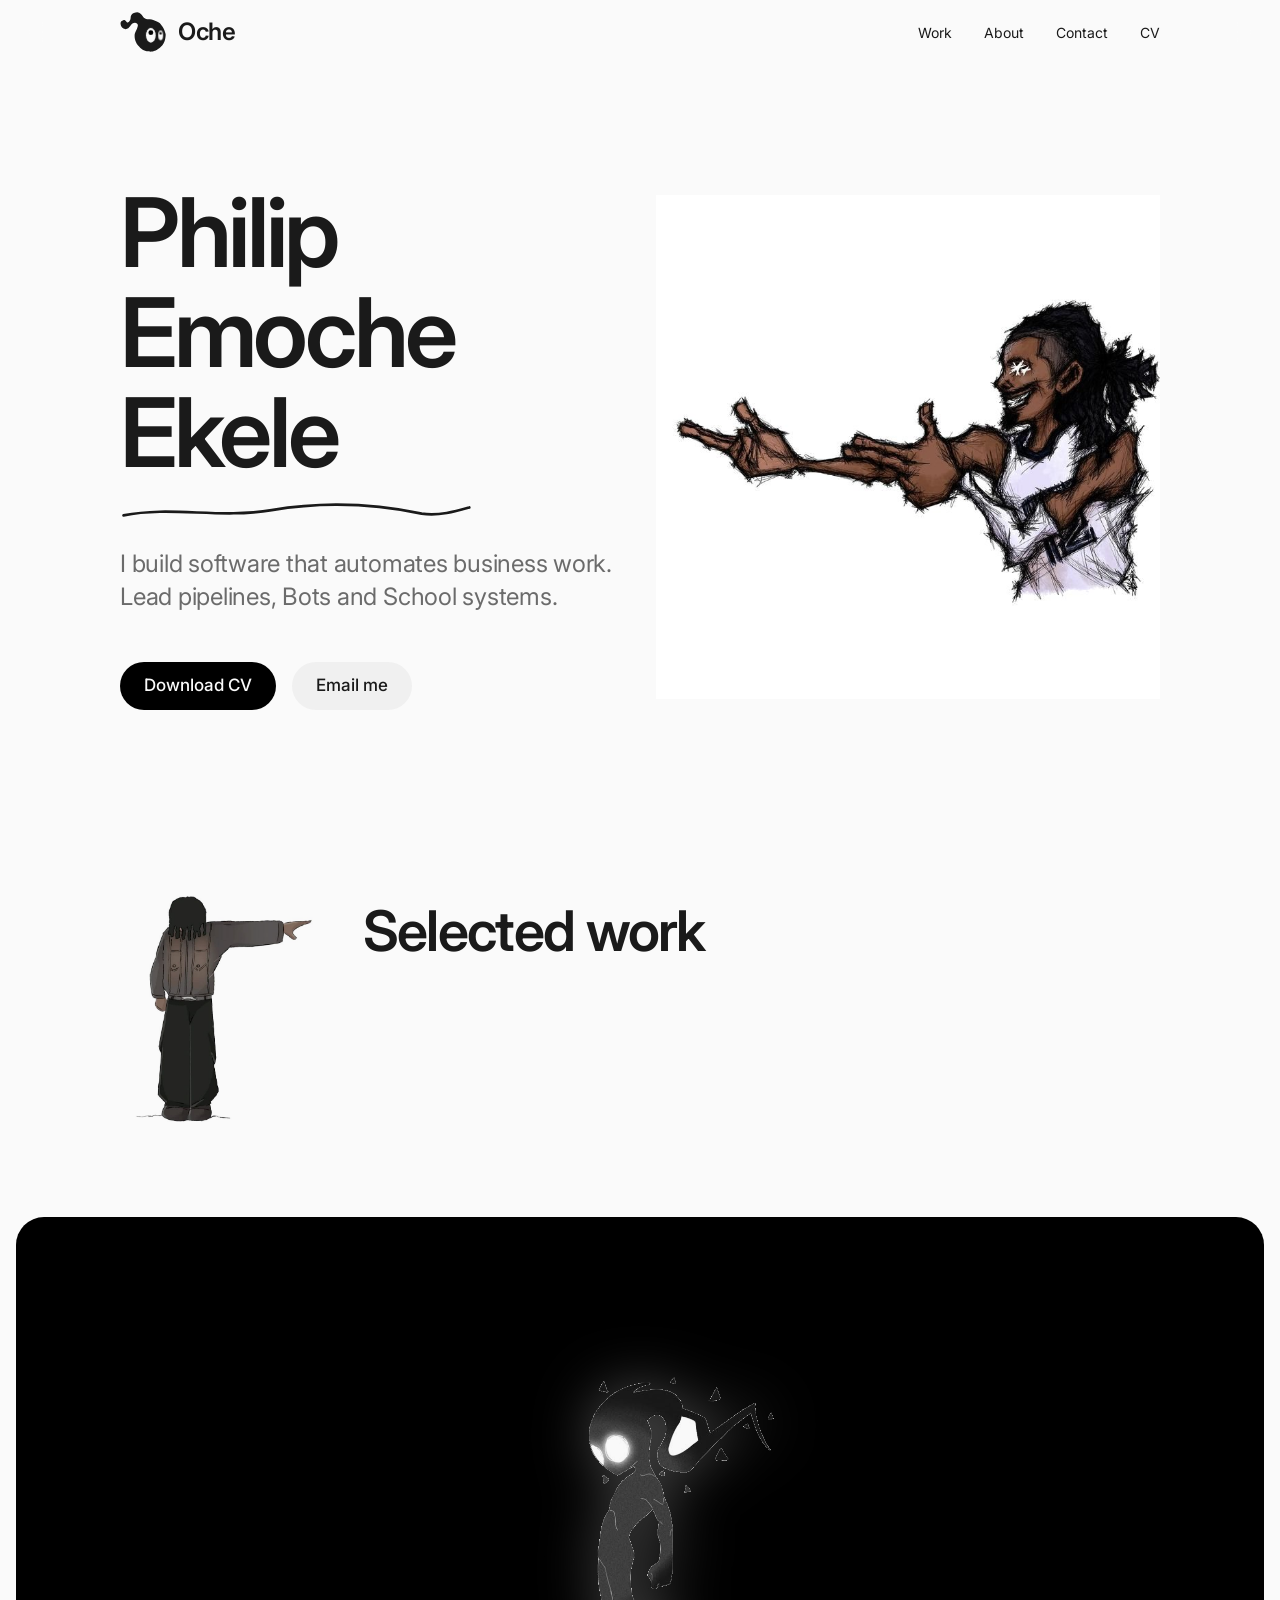
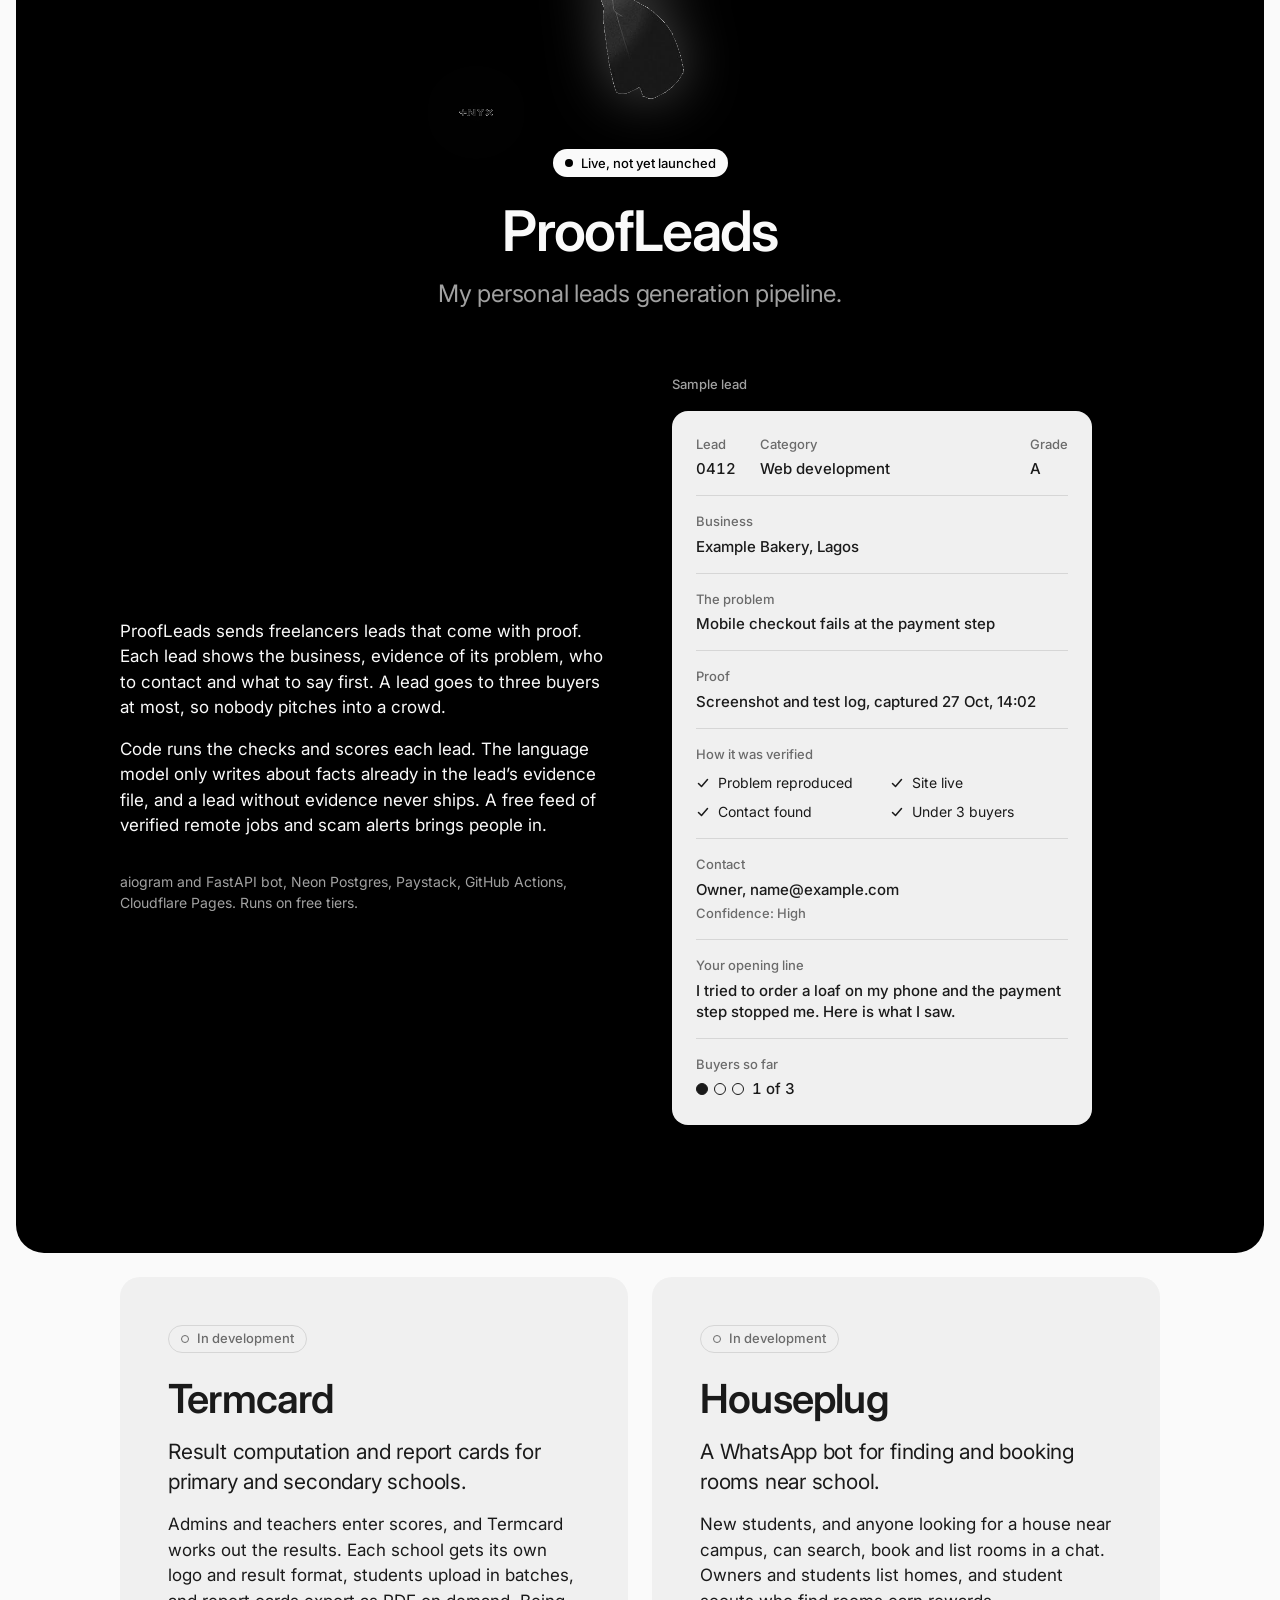
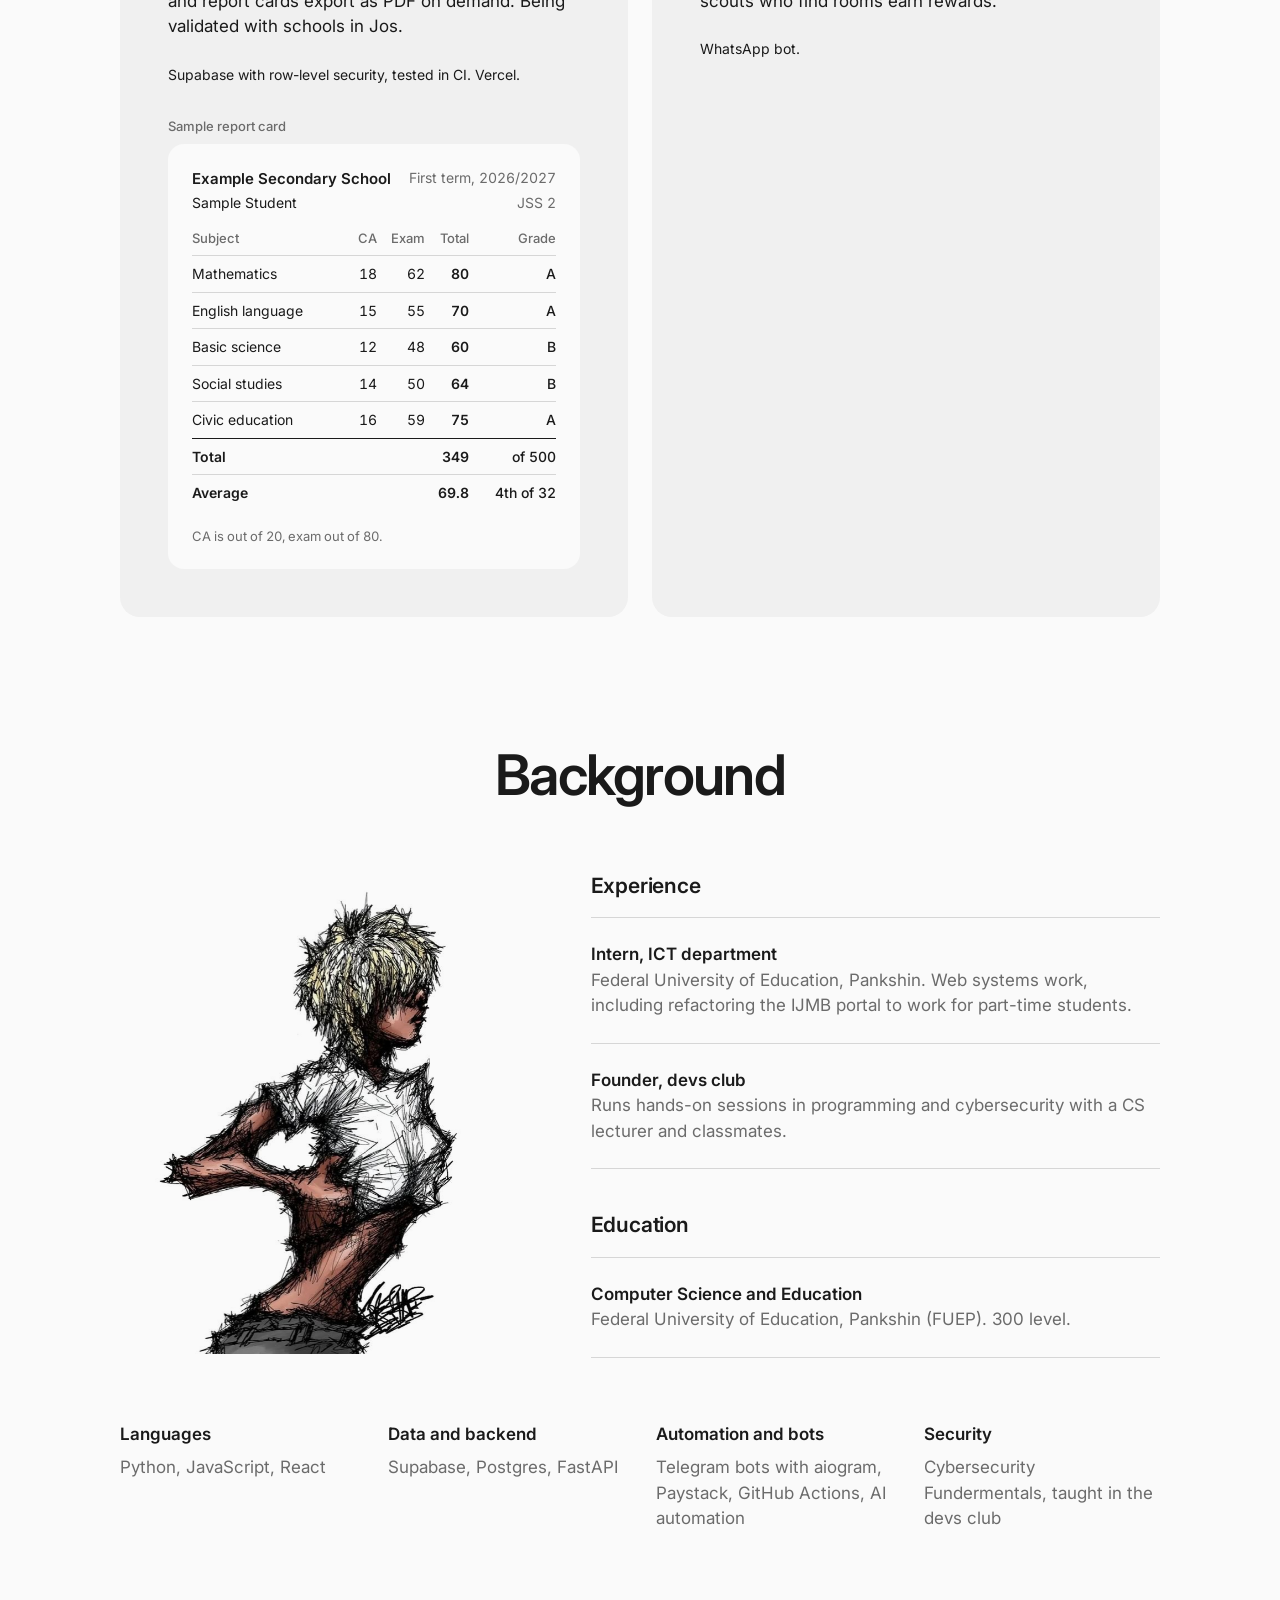
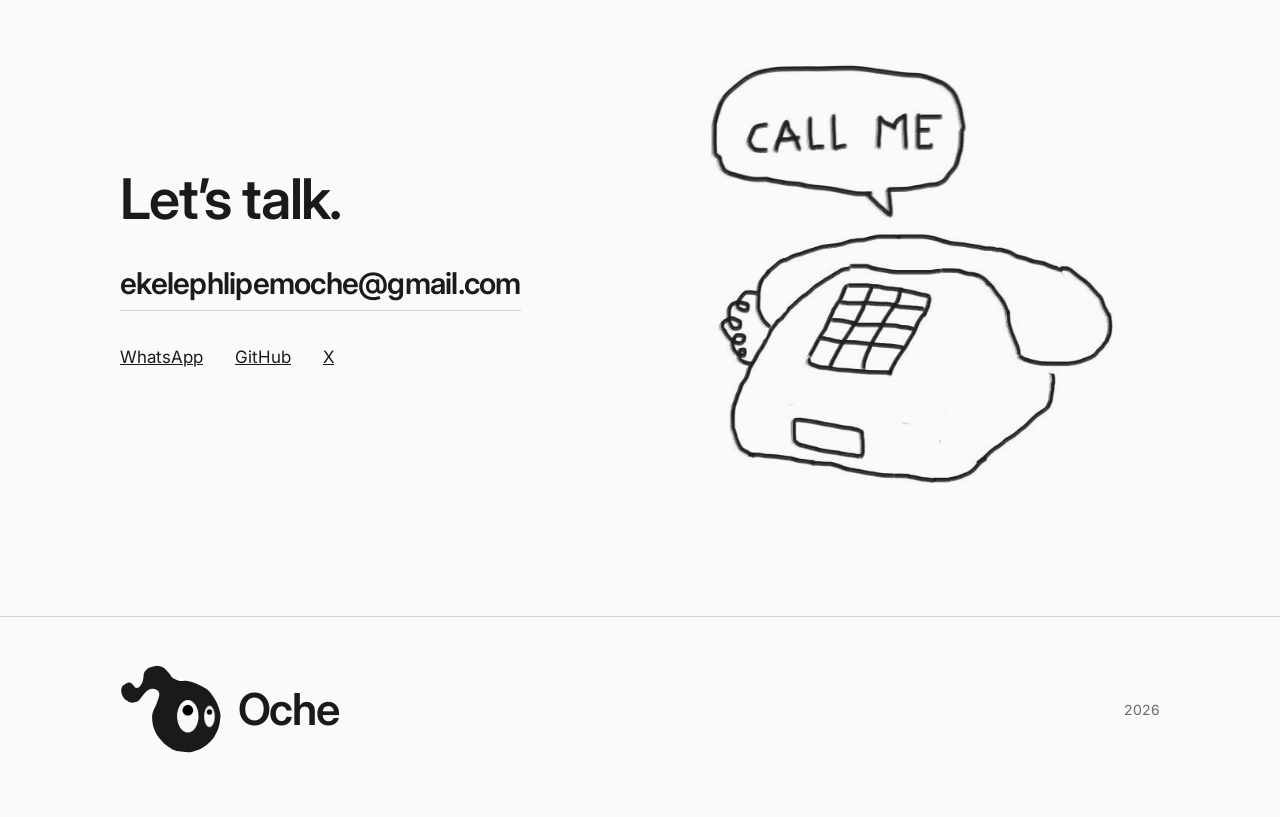
==== commit 5a4a1499: "it works but added a typo update" ====
--- a/index.html
+++ b/index.html
@@ -239,7 +239,7 @@
 <main id="top">
   <section class="hero"><div class="heroText">
     <h1>Philip Emoche Ekele</h1><svg class="scribble" viewBox="0 0 400 24" aria-hidden="true"><path pathLength="1" d="M4 17C58 6 112 21 172 11S290 4 342 15C362 18 382 12 396 8"/></svg>
-    <p class="lede">I build software that automates business work: lead pipelines, bots and school systems.</p>
+    <p class="lede">I build software that automates business work. Lead pipelines, Bots and School systems.</p>
     <div class="cta">
       <a class="btn solid" href="cv/Philip-Emoche-Ekele-CV-Developer.pdf" data-cv>Download CV</a>
       <a class="btn soft" href="mailto:ekelephlipemoche@gmail.com" data-mail>Email me</a>
@@ -341,7 +341,7 @@
         <div><h3>Languages</h3><p>Python, JavaScript, React</p></div>
         <div><h3>Data and backend</h3><p>Supabase, Postgres, FastAPI</p></div>
         <div><h3>Automation and bots</h3><p>Telegram bots with aiogram, Paystack, GitHub Actions, AI automation</p></div>
-        <div><h3>Security</h3><p>Cybersecurity basics, taught in the devs club</p></div>
+        <div><h3>Security</h3><p>Cybersecurity Fundermentals, taught in the devs club</p></div>
       </div>
     </div>
   </section>
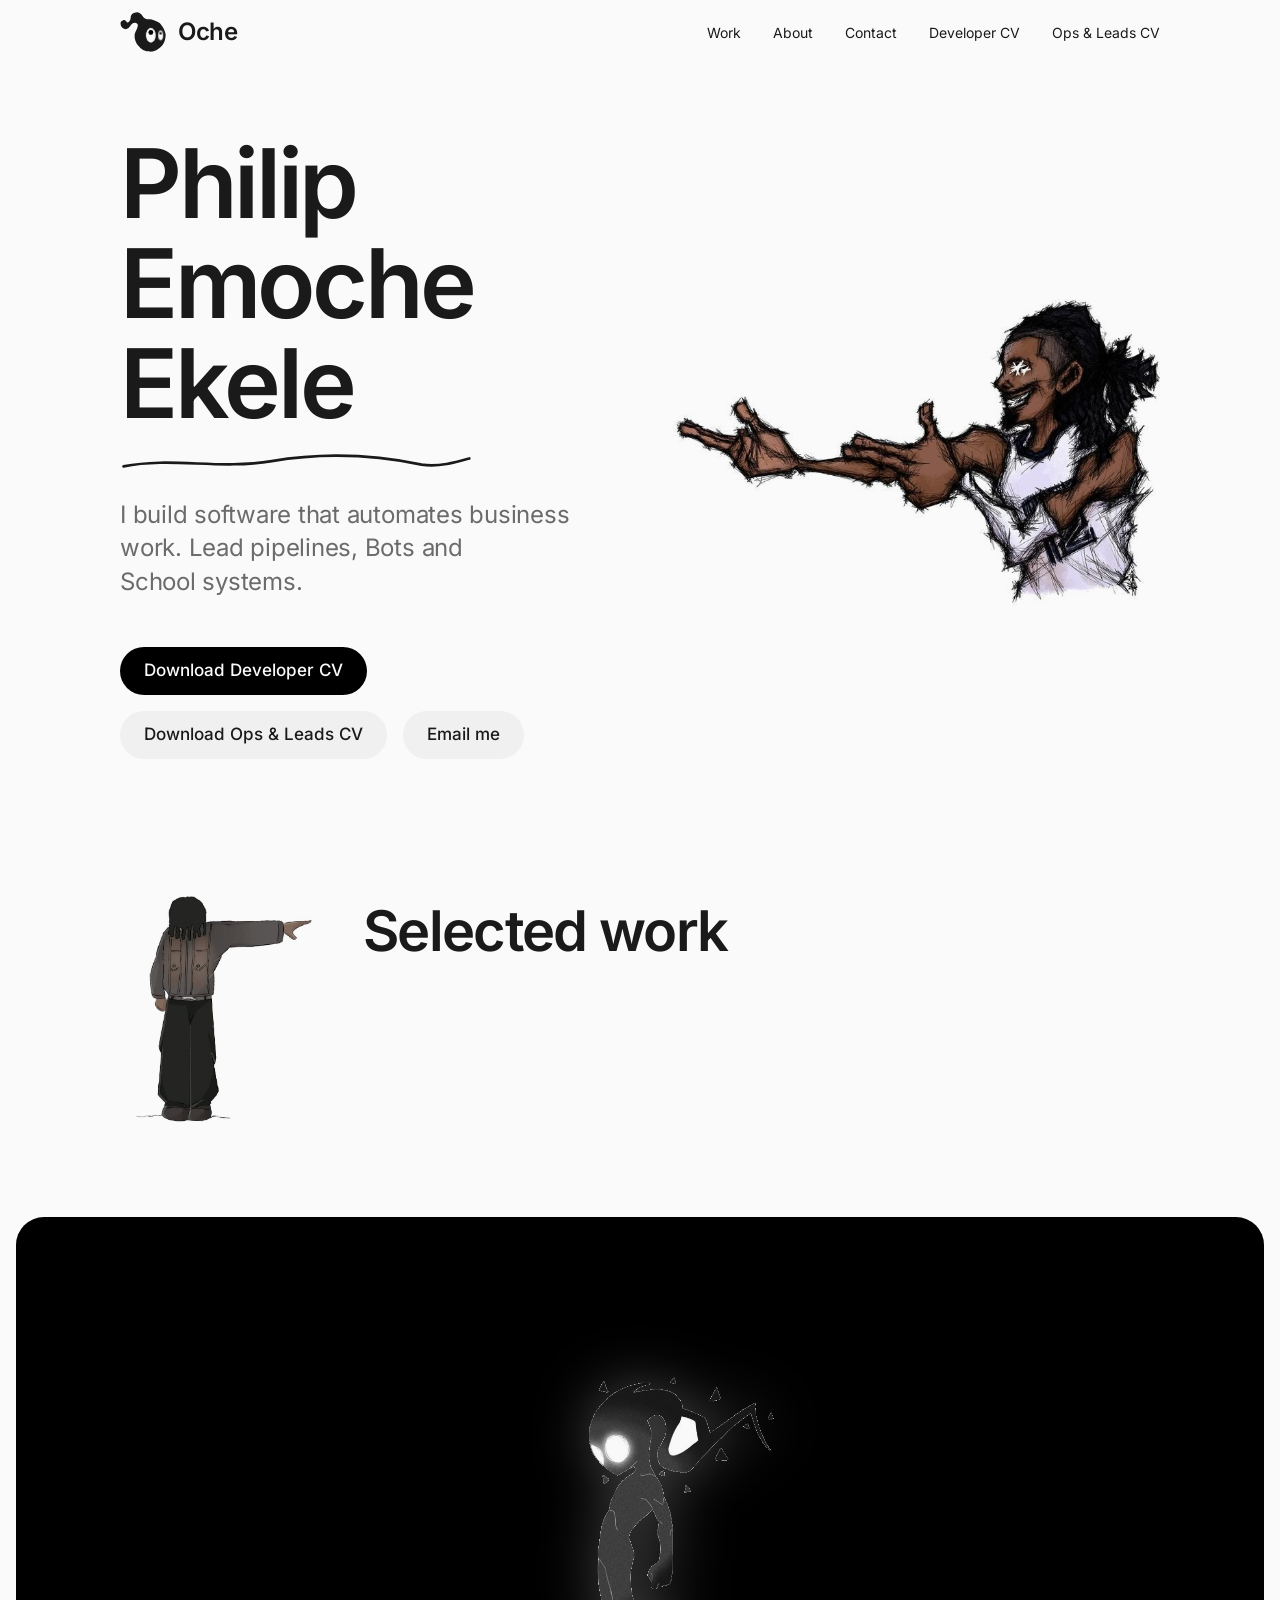
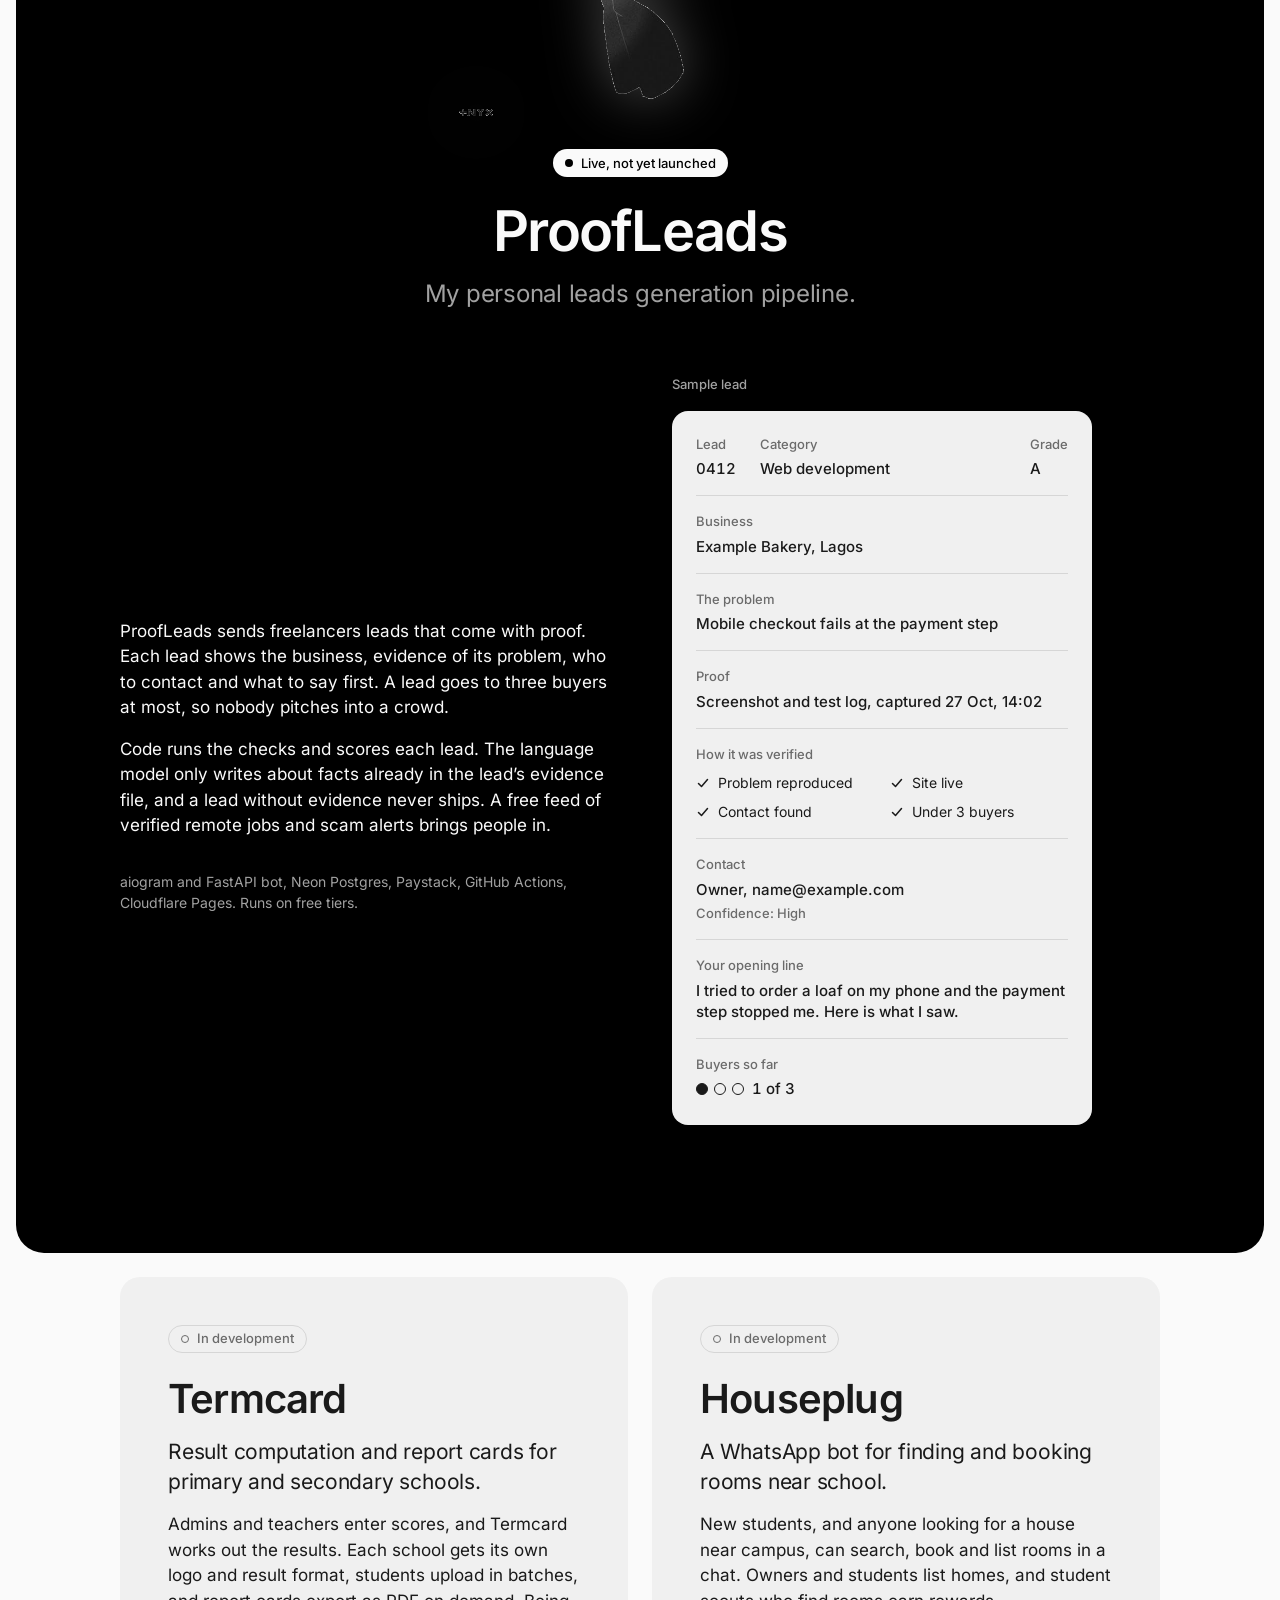
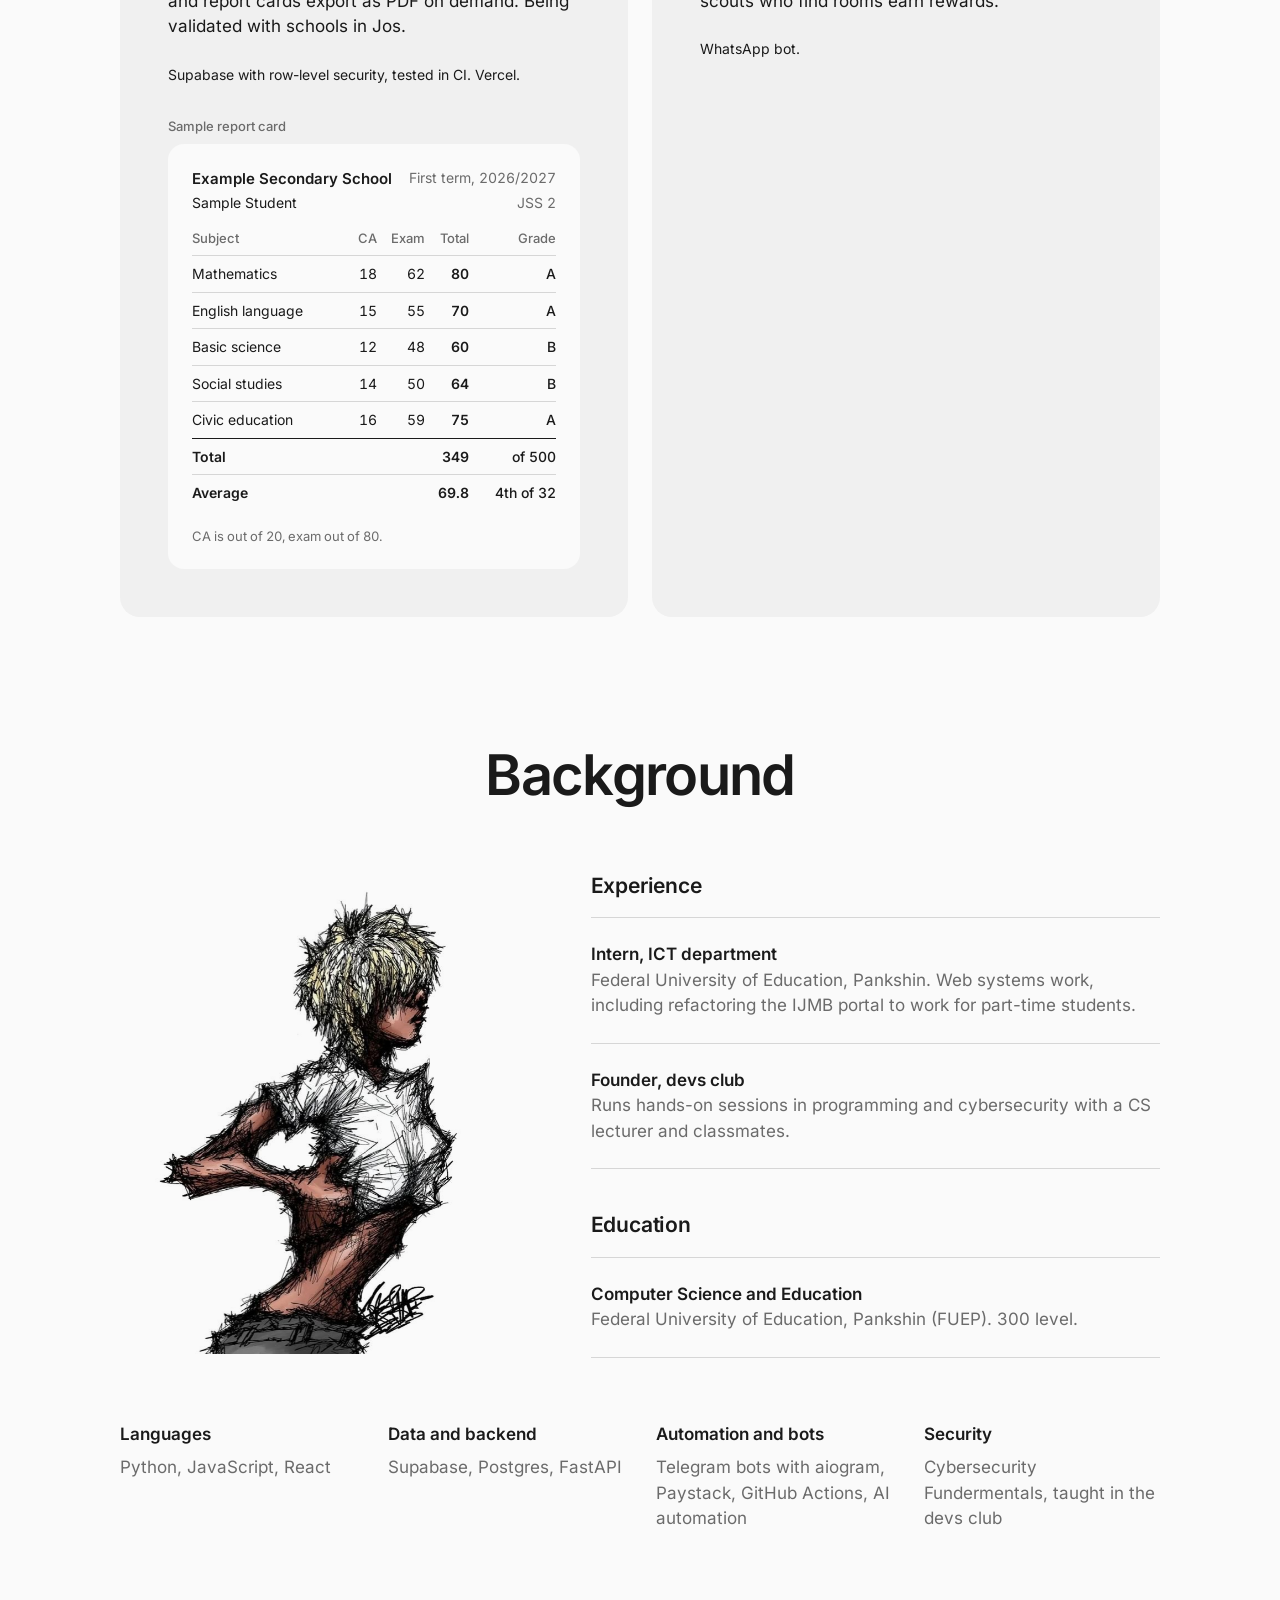
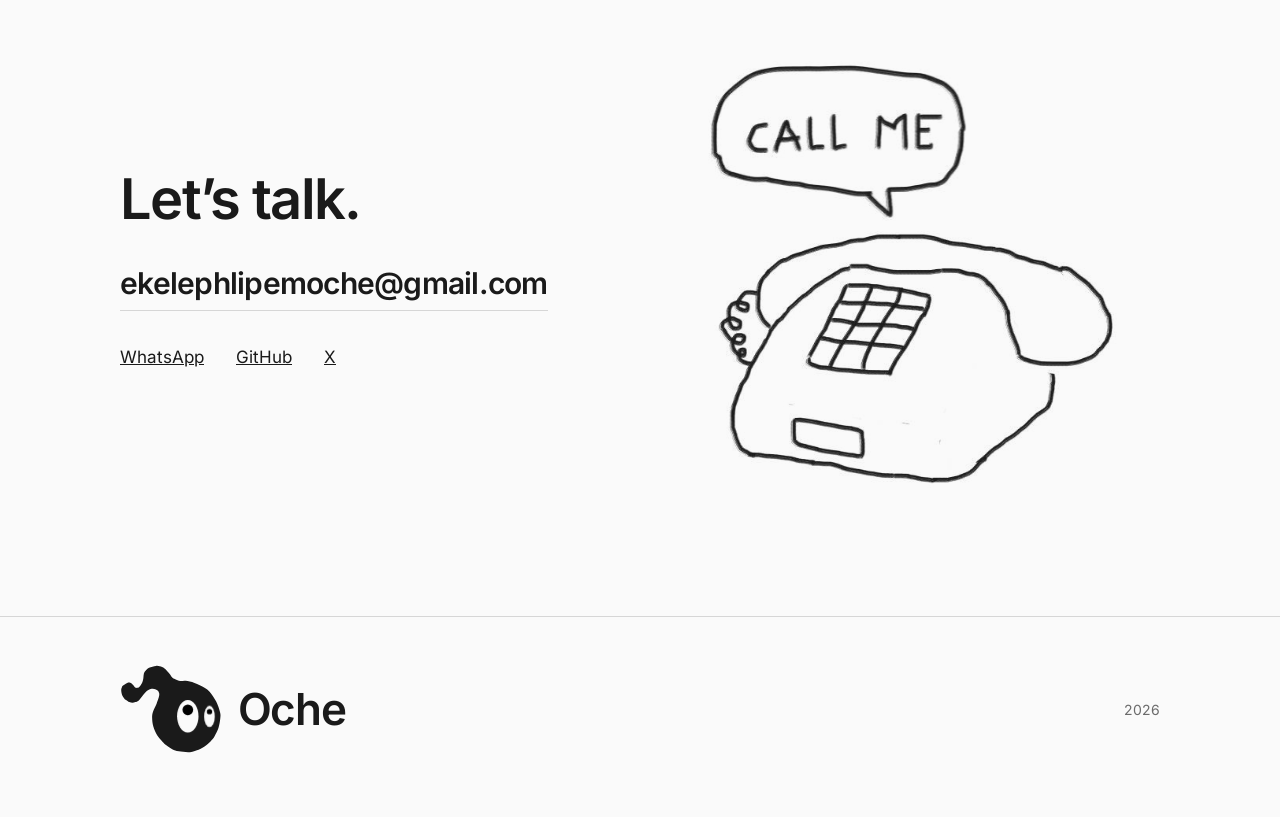
==== commit 7fc18324: "meh, we sha did a lot with claude and it still works ish" ====
--- a/index.html
+++ b/index.html
@@ -3,21 +3,75 @@
 <head>
 <meta charset="utf-8">
 <meta name="viewport" content="width=device-width, initial-scale=1, viewport-fit=cover">
-<title>Oche: Philip Emoche Ekele</title>
-<meta name="description" content="Philip Emoche Ekele builds software that automates business work: lead pipelines, bots and school systems.">
+<title>Oche: Philip Emoche Ekele, automation and software builder</title>
+<meta name="description" content="Philip Emoche Ekele builds lead pipelines, Telegram and WhatsApp bots and school systems. See ProofLeads, Termcard and Houseplug, and get in touch.">
+<link rel="canonical" href="https://oche.pxxlspace.cv/">
+<meta name="robots" content="index,follow,max-image-preview:large">
+<meta name="theme-color" content="#FAFAFA">
+<meta name="author" content="Philip Emoche Ekele">
+<meta name="color-scheme" content="light">
+<meta property="og:type" content="website">
+<meta property="og:site_name" content="Oche">
 <meta property="og:title" content="Oche: Philip Emoche Ekele">
-<meta property="og:description" content="Lead pipelines, bots and school systems.">
-<meta property="og:type" content="website">
-<meta property="og:image" content="https://YOUR-DOMAIN/og.png">
+<meta property="og:description" content="I build software that automates business work: lead pipelines, bots and school systems.">
+<meta property="og:url" content="https://oche.pxxlspace.cv/">
+<meta property="og:image" content="https://oche.pxxlspace.cv/og.png">
+<meta property="og:image:type" content="image/png">
 <meta property="og:image:width" content="1200">
 <meta property="og:image:height" content="630">
+<meta property="og:image:alt" content="Oche logo, a black round character with two eyes, beside the name Philip Emoche Ekele">
 <meta name="twitter:card" content="summary_large_image">
-<meta name="twitter:image" content="https://YOUR-DOMAIN/og.png">
-<meta name="color-scheme" content="light">
-<link rel="preconnect" href="https://fonts.googleapis.com">
-<link rel="preconnect" href="https://fonts.gstatic.com" crossorigin>
-<link rel="stylesheet" href="https://fonts.googleapis.com/css2?family=Inter:wght@400;500;600&amp;display=swap">
+<meta name="twitter:site" content="@_iamoche">
+<meta name="twitter:creator" content="@_iamoche">
+<meta name="twitter:title" content="Oche: Philip Emoche Ekele">
+<meta name="twitter:description" content="I build software that automates business work: lead pipelines, bots and school systems.">
+<meta name="twitter:image" content="https://oche.pxxlspace.cv/og.png">
+<meta name="twitter:image:alt" content="Oche logo, a black round character with two eyes, beside the name Philip Emoche Ekele">
+<link rel="preload" href="/assets/fonts/inter-latin-variable.woff2" as="font" type="font/woff2" crossorigin>
+<link rel="icon" href="/favicon.svg" type="image/svg+xml">
+<link rel="icon" href="/favicon.ico" sizes="32x32">
+<link rel="apple-touch-icon" href="/apple-touch-icon.png">
+<link rel="manifest" href="/site.webmanifest">
+<script type="application/ld+json">
+{
+  "@context": "https://schema.org",
+  "@graph": [
+    {
+      "@type": "WebSite",
+      "@id": "https://oche.pxxlspace.cv/#website",
+      "url": "https://oche.pxxlspace.cv/",
+      "name": "Oche",
+      "inLanguage": "en",
+      "publisher": { "@id": "https://oche.pxxlspace.cv/#person" }
+    },
+    {
+      "@type": "Person",
+      "@id": "https://oche.pxxlspace.cv/#person",
+      "name": "Philip Emoche Ekele",
+      "alternateName": "Oche",
+      "url": "https://oche.pxxlspace.cv/",
+      "image": "https://oche.pxxlspace.cv/og.png",
+      "description": "Builds software that automates business work: lead pipelines, bots and school systems.",
+      "sameAs": [
+        "https://github.com/fawwk",
+        "https://x.com/_iamoche"
+      ],
+      "knowsAbout": [
+        "Python",
+        "JavaScript",
+        "Supabase",
+        "Telegram bots",
+        "Workflow automation"
+      ]
+    }
+  ]
+}
+</script>
 <style>
+@font-face{
+  font-family:"Inter";font-style:normal;font-weight:100 900;font-display:swap;
+  src:url("/assets/fonts/inter-latin-variable.woff2") format("woff2");
+}
 :root{
   --paper:#FAFAFA;--fog:#F0F0F0;--hair:#D6D6D6;--graphite:#6B6B6B;--ink:#1A1A1A;--black:#000;--ash:#A1A1A1;
   --font:"SF Pro Display","SF Pro Text",-apple-system,BlinkMacSystemFont,"Inter",system-ui,"Segoe UI",Roboto,sans-serif;
@@ -145,7 +199,7 @@
 }
 
 .art{display:block;width:100%;height:auto;mix-blend-mode:multiply;-webkit-user-drag:none;user-select:none}
-.hero{display:grid;grid-template-columns:1fr 1fr;gap:32px;align-items:center;text-align:left;max-width:1120px;margin:0 auto;padding:64px 40px}
+.hero{display:grid;grid-template-columns:1fr 1fr;gap:32px;align-items:center;text-align:left;max-width:1120px;margin:0 auto;padding:64px 40px;background:var(--paper)}
 .hero .lede{margin-left:0}.hero .cta{justify-content:flex-start}
 .scribble{display:block;width:min(360px,70%);height:24px;margin-top:16px;color:var(--ink)}
 .scribble path{fill:none;stroke:currentColor;stroke-width:3;stroke-linecap:round;stroke-dasharray:1;stroke-dashoffset:1;animation:draw .9s .5s cubic-bezier(.5,0,.2,1) forwards}
@@ -153,6 +207,8 @@
 .pointer{display:flex;align-items:flex-start;gap:16px;margin-bottom:48px}
 .pointer .art{width:auto;height:clamp(240px,30vw,340px);flex:none}
 .pointer .sec-h{text-align:left;padding-top:clamp(36px,6vw,72px)}
+.pointer.is-visible .sec-h{animation:workFromHands .8s cubic-bezier(.2,.8,.2,1) both}
+@keyframes workFromHands{from{opacity:0;transform:translateX(-36px) scale(.96)}to{opacity:1;transform:none}}
 .chead{display:flex;flex-direction:column;align-items:center;text-align:center;margin-bottom:64px}
 .sil{width:auto;height:min(46vh,380px);filter:drop-shadow(0 0 28px rgba(255,255,255,.28));margin-bottom:24px}
 .aboutgrid{display:grid;grid-template-columns:5fr 7fr;gap:64px;align-items:center;margin-top:64px}
@@ -166,6 +222,7 @@
   .pointer{padding:0 24px}.sil{height:280px}.links{gap:24px}
 }
 @media(prefers-reduced-motion:reduce){.scribble path{animation:none;stroke-dashoffset:0}}
+@media(prefers-reduced-motion:reduce){.pointer.is-visible .sec-h{animation:none}}
 
 .mark{display:inline-flex;align-items:center;gap:8px}.fm{display:inline-flex;align-items:center;gap:8px}
 .lg{display:inline-flex}.logo{display:block;height:26px;width:auto;overflow:visible}
@@ -231,7 +288,8 @@
       <li><a href="#work">Work</a></li>
       <li><a href="#about">About</a></li>
       <li><a href="#contact">Contact</a></li>
-      <li><a href="cv/Philip-Emoche-Ekele-CV-Developer.pdf" data-cv>CV</a></li>
+      <li><a href="cv/Philip-Emoche-Ekele-CV-Developer.pdf" data-cv="developer" download="Philip-Emoche-Ekele-CV-Developer.pdf">Developer CV</a></li>
+      <li><a href="cv/Philip-Emoche-Ekele-CV-Ops-Leads.pdf" data-cv="ops" download="Philip-Emoche-Ekele-CV-Ops-Leads.pdf">Ops &amp; Leads CV</a></li>
     </ul></nav>
   </div>
 </header>
@@ -241,15 +299,16 @@
     <h1>Philip Emoche Ekele</h1><svg class="scribble" viewBox="0 0 400 24" aria-hidden="true"><path pathLength="1" d="M4 17C58 6 112 21 172 11S290 4 342 15C362 18 382 12 396 8"/></svg>
     <p class="lede">I build software that automates business work. Lead pipelines, Bots and School systems.</p>
     <div class="cta">
-      <a class="btn solid" href="cv/Philip-Emoche-Ekele-CV-Developer.pdf" data-cv>Download CV</a>
+      <a class="btn solid" href="cv/Philip-Emoche-Ekele-CV-Developer.pdf" data-cv="developer" download="Philip-Emoche-Ekele-CV-Developer.pdf">Download Developer CV</a>
+      <a class="btn soft" href="cv/Philip-Emoche-Ekele-CV-Ops-Leads.pdf" data-cv="ops" download="Philip-Emoche-Ekele-CV-Ops-Leads.pdf">Download Ops &amp; Leads CV</a>
       <a class="btn soft" href="mailto:ekelephlipemoche@gmail.com" data-mail>Email me</a>
-    </div></div><img class="art heroImg" src="[data-uri]" alt="Ink sketch of a smiling man with locs in a white number 12 jersey, arms stretched open in welcome" width="736" height="736" decoding="async">
+    </div></div><img class="art heroImg" src="assets/art-welcome.jpg" alt="Ink sketch of a smiling man with locs in a white number 12 jersey, arms stretched open in welcome" width="736" height="736" fetchpriority="high" decoding="async">
   </section>
 
   <section id="work" aria-label="Work">
-    <div class="wrap pointer"><img class="art" src="[data-uri]" alt="Illustration of a figure seen from behind, pointing to the right" width="736" height="1104" decoding="async"><h2 class="sec-h">Selected work</h2></div>
+    <div class="wrap pointer"><img class="art" src="assets/art-pointing.jpg" alt="Illustration of a figure seen from behind, pointing to the right" width="736" height="1104" loading="lazy" decoding="async"><h2 class="sec-h">Selected work</h2></div>
     <div class="chapter">
-      <div class="wrap chead"><img class="sil" src="[data-uri]" alt="Black silhouette of a figure with glowing white eyes, watching" width="736" height="736" decoding="async"><span class="tag live on-dark"><i></i>Live, not yet launched</span><h2>ProofLeads</h2><p class="tagline">My personal leads generation pipeline.</p></div>
+      <div class="wrap chead"><img class="sil" src="assets/art-silhouette.png" alt="Black silhouette of a figure with glowing white eyes, watching" width="736" height="736" loading="lazy" decoding="async"><span class="tag live on-dark"><i></i>Live, not yet launched</span><h2>ProofLeads</h2><p class="tagline">My personal leads generation pipeline.</p></div>
       <div class="wrap grid">
         <div>
           <p class="copy">ProofLeads sends freelancers leads that come with proof. Each lead shows the business, evidence of its problem, who to contact and what to say first. A lead goes to three buyers at most, so nobody pitches into a crowd.</p>
@@ -326,7 +385,7 @@
   <section class="pad" id="about" aria-label="About">
     <div class="wrap">
       <h2 class="sec-h">Background</h2>
-      <div class="aboutgrid"><img class="art aboutimg" src="[data-uri]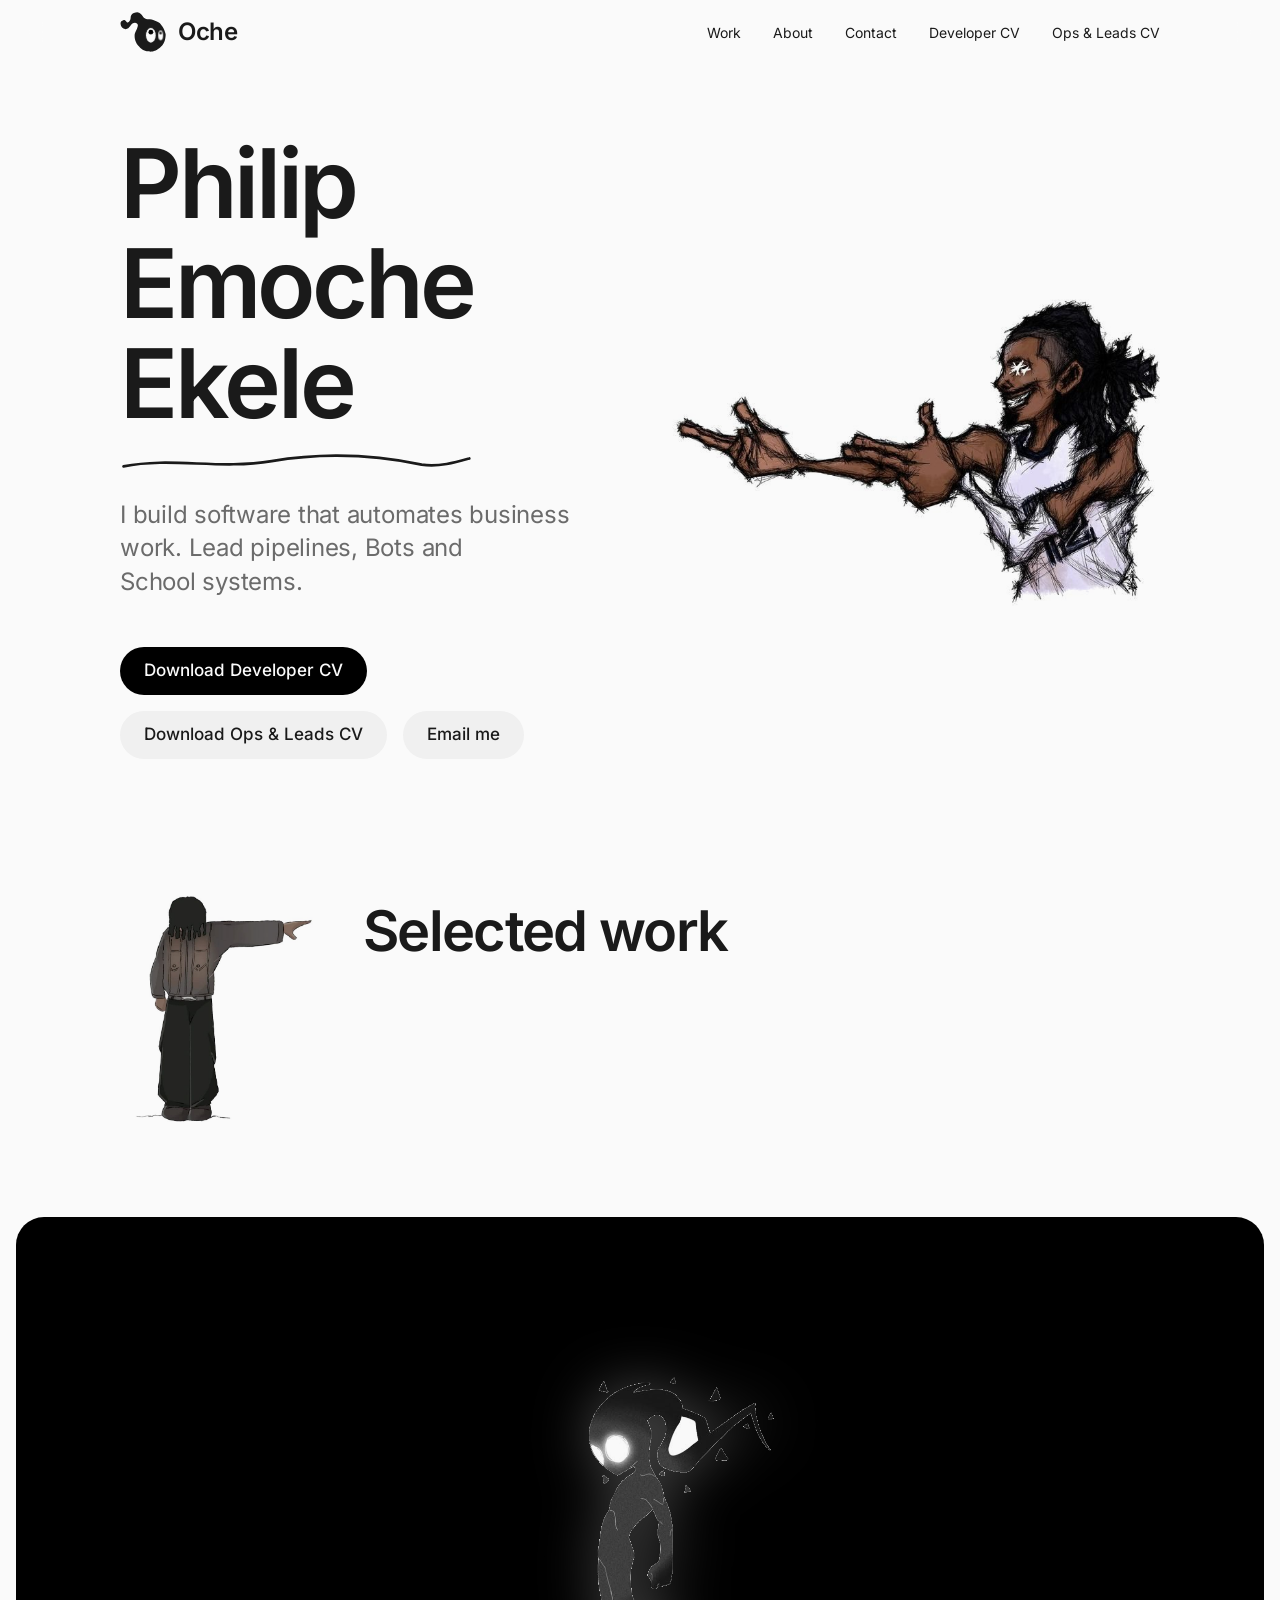
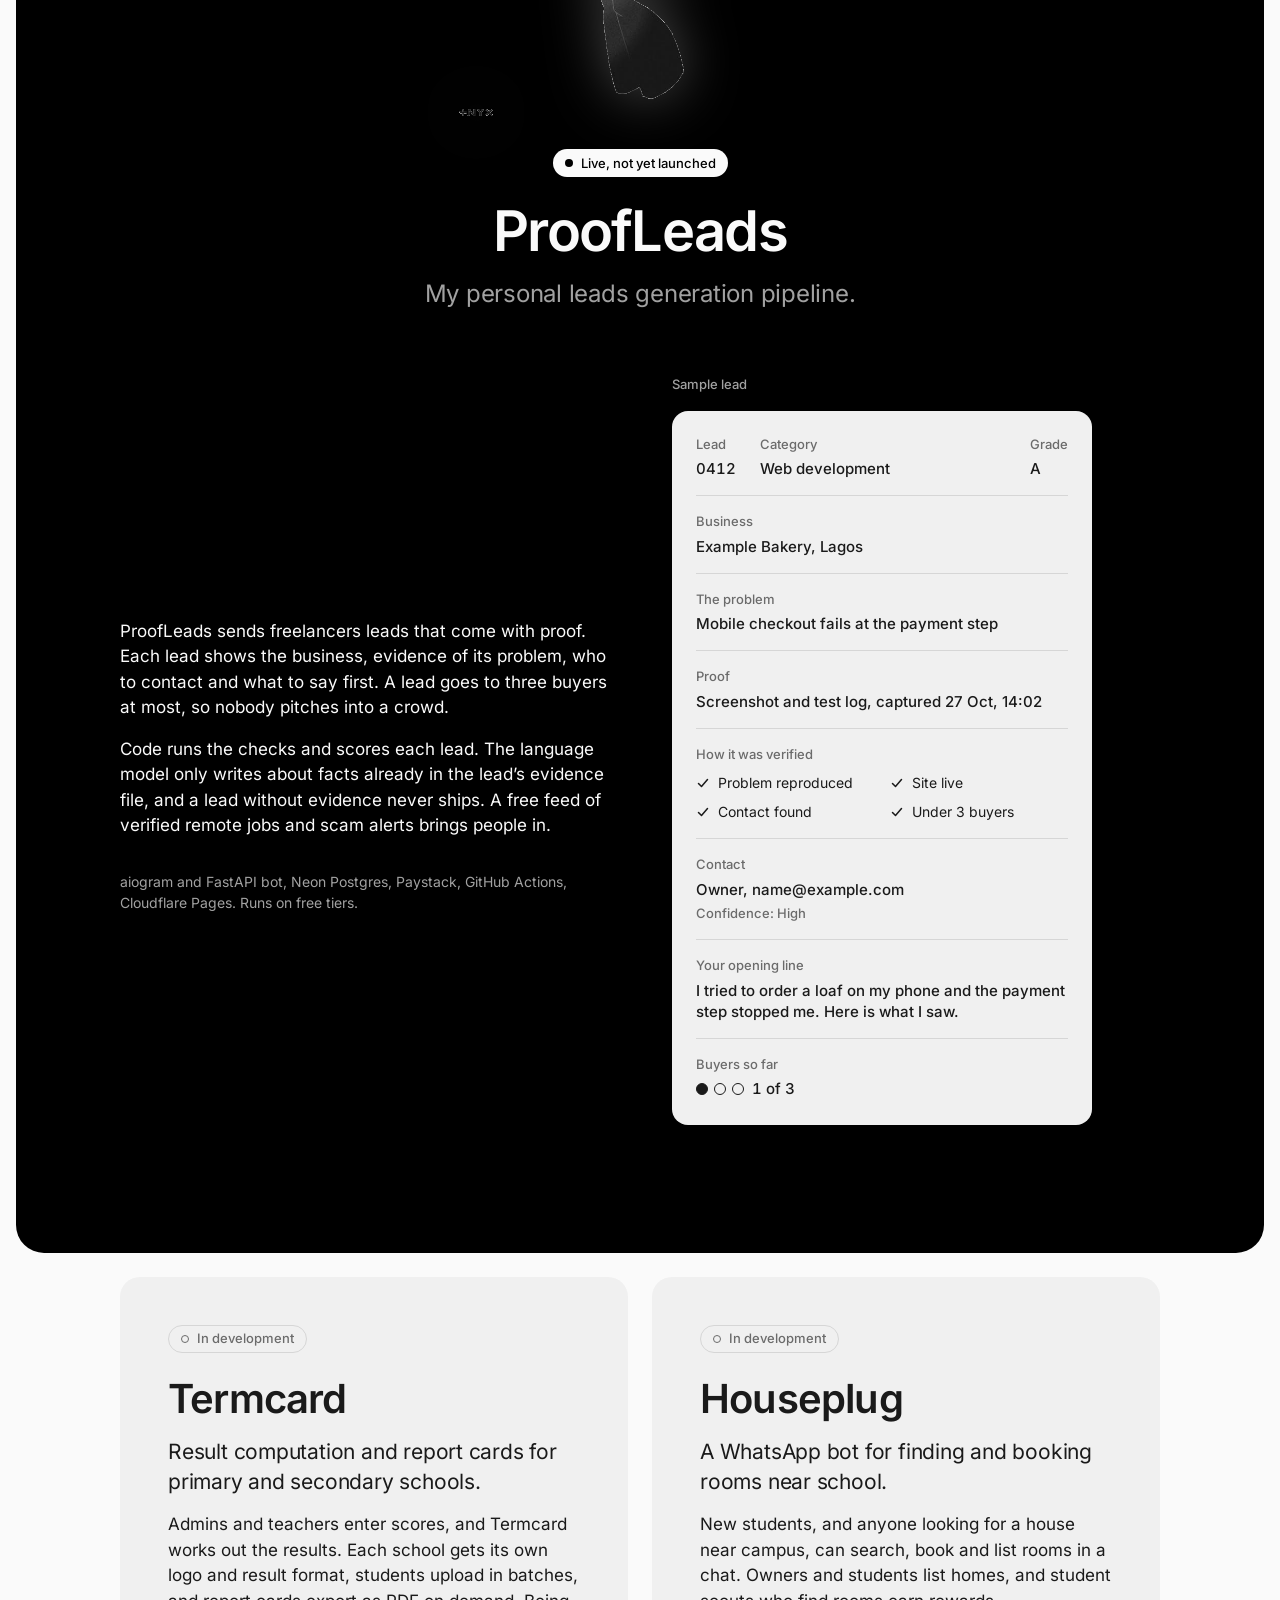
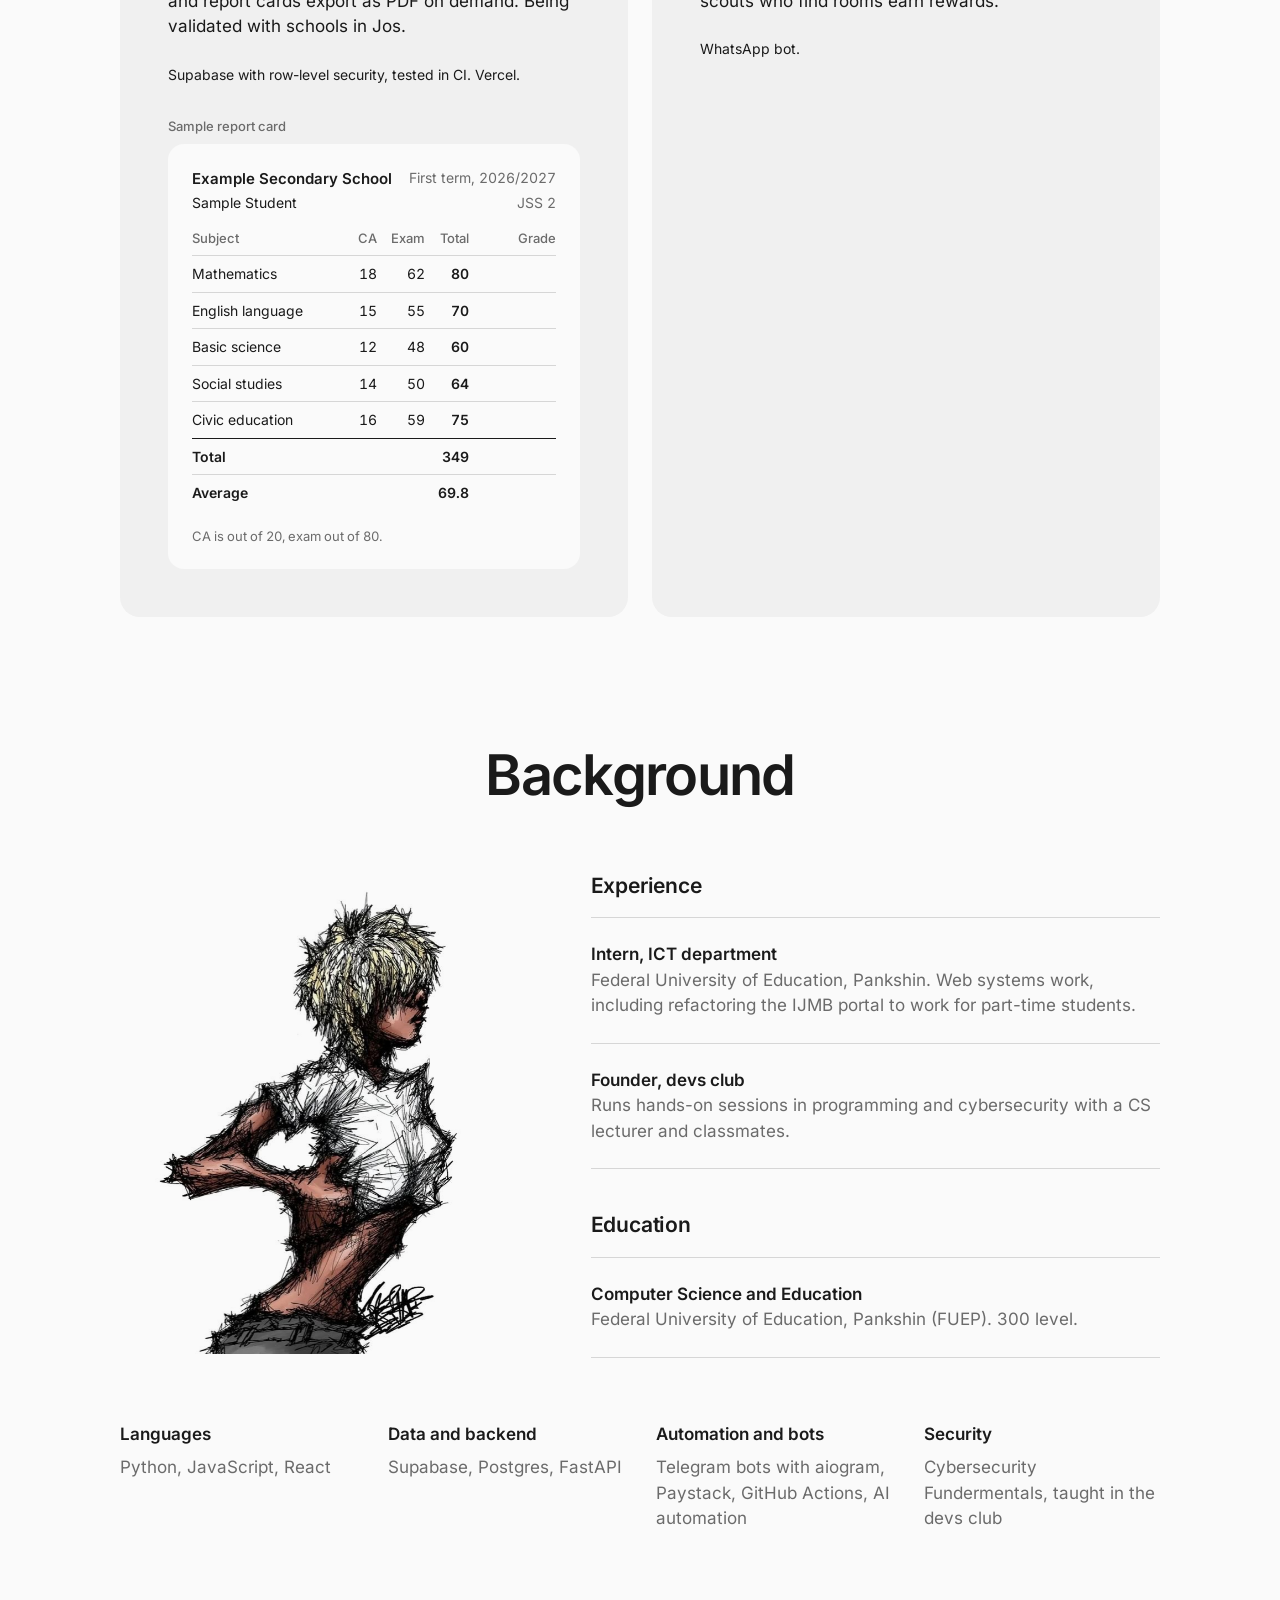
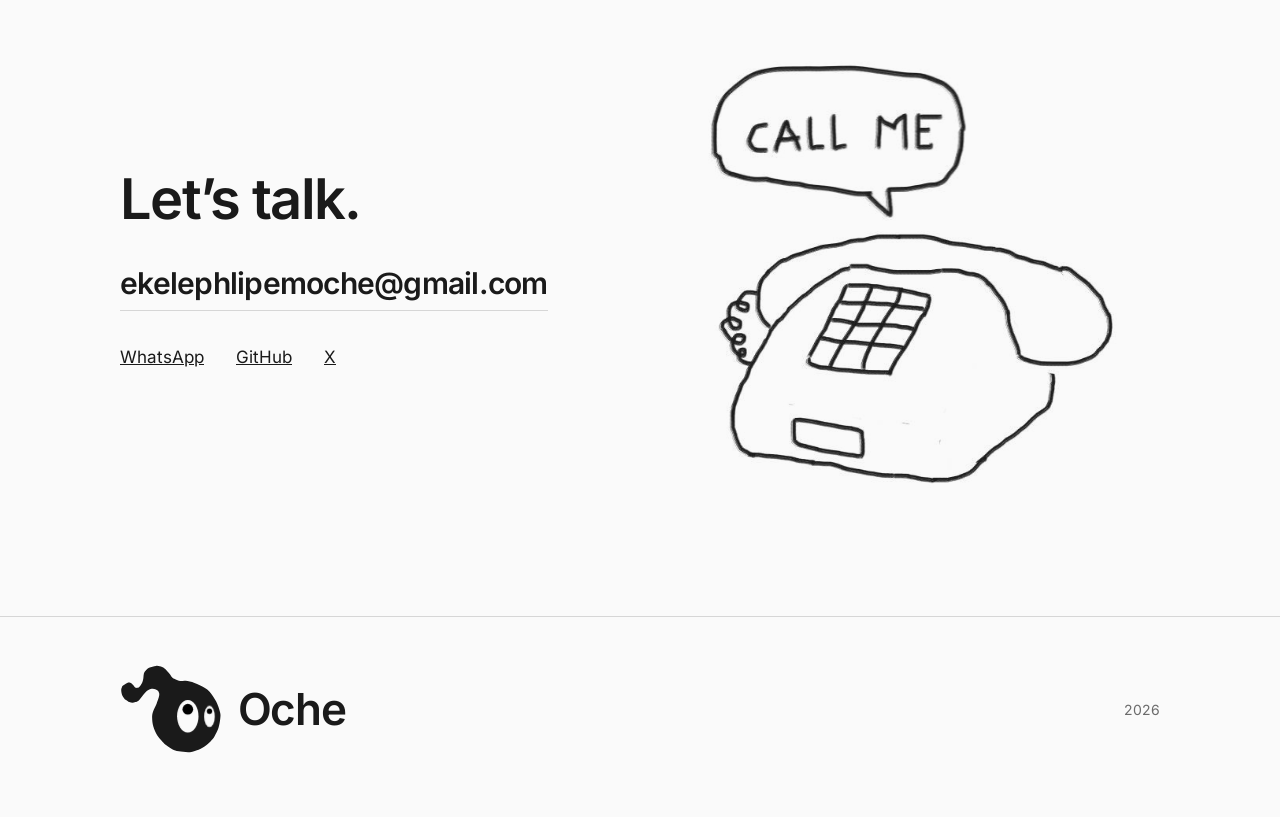
==== commit d9a2b0b2: "update og:image and twitter:image URLs to include version query parameter" ====
--- a/index.html
+++ b/index.html
@@ -15,7 +15,8 @@
 <meta property="og:title" content="Oche: Philip Emoche Ekele">
 <meta property="og:description" content="I build software that automates business work: lead pipelines, bots and school systems.">
 <meta property="og:url" content="https://oche.pxxlspace.cv/">
-<meta property="og:image" content="https://oche.pxxlspace.cv/og.png">
+<meta property="og:image" content="https://oche.pxxlspace.cv/og.png?v=2">
+<meta property="og:image:secure_url" content="https://oche.pxxlspace.cv/og.png?v=2">
 <meta property="og:image:type" content="image/png">
 <meta property="og:image:width" content="1200">
 <meta property="og:image:height" content="630">
@@ -25,7 +26,7 @@
 <meta name="twitter:creator" content="@_iamoche">
 <meta name="twitter:title" content="Oche: Philip Emoche Ekele">
 <meta name="twitter:description" content="I build software that automates business work: lead pipelines, bots and school systems.">
-<meta name="twitter:image" content="https://oche.pxxlspace.cv/og.png">
+<meta name="twitter:image" content="https://oche.pxxlspace.cv/og.png?v=2">
 <meta name="twitter:image:alt" content="Oche logo, a black round character with two eyes, beside the name Philip Emoche Ekele">
 <link rel="preload" href="/assets/fonts/inter-latin-variable.woff2" as="font" type="font/woff2" crossorigin>
 <link rel="icon" href="/favicon.svg" type="image/svg+xml">
@@ -50,7 +51,7 @@
       "name": "Philip Emoche Ekele",
       "alternateName": "Oche",
       "url": "https://oche.pxxlspace.cv/",
-      "image": "https://oche.pxxlspace.cv/og.png",
+      "image": "https://oche.pxxlspace.cv/og.png?v=2",
       "description": "Builds software that automates business work: lead pipelines, bots and school systems.",
       "sameAs": [
         "https://github.com/fawwk",
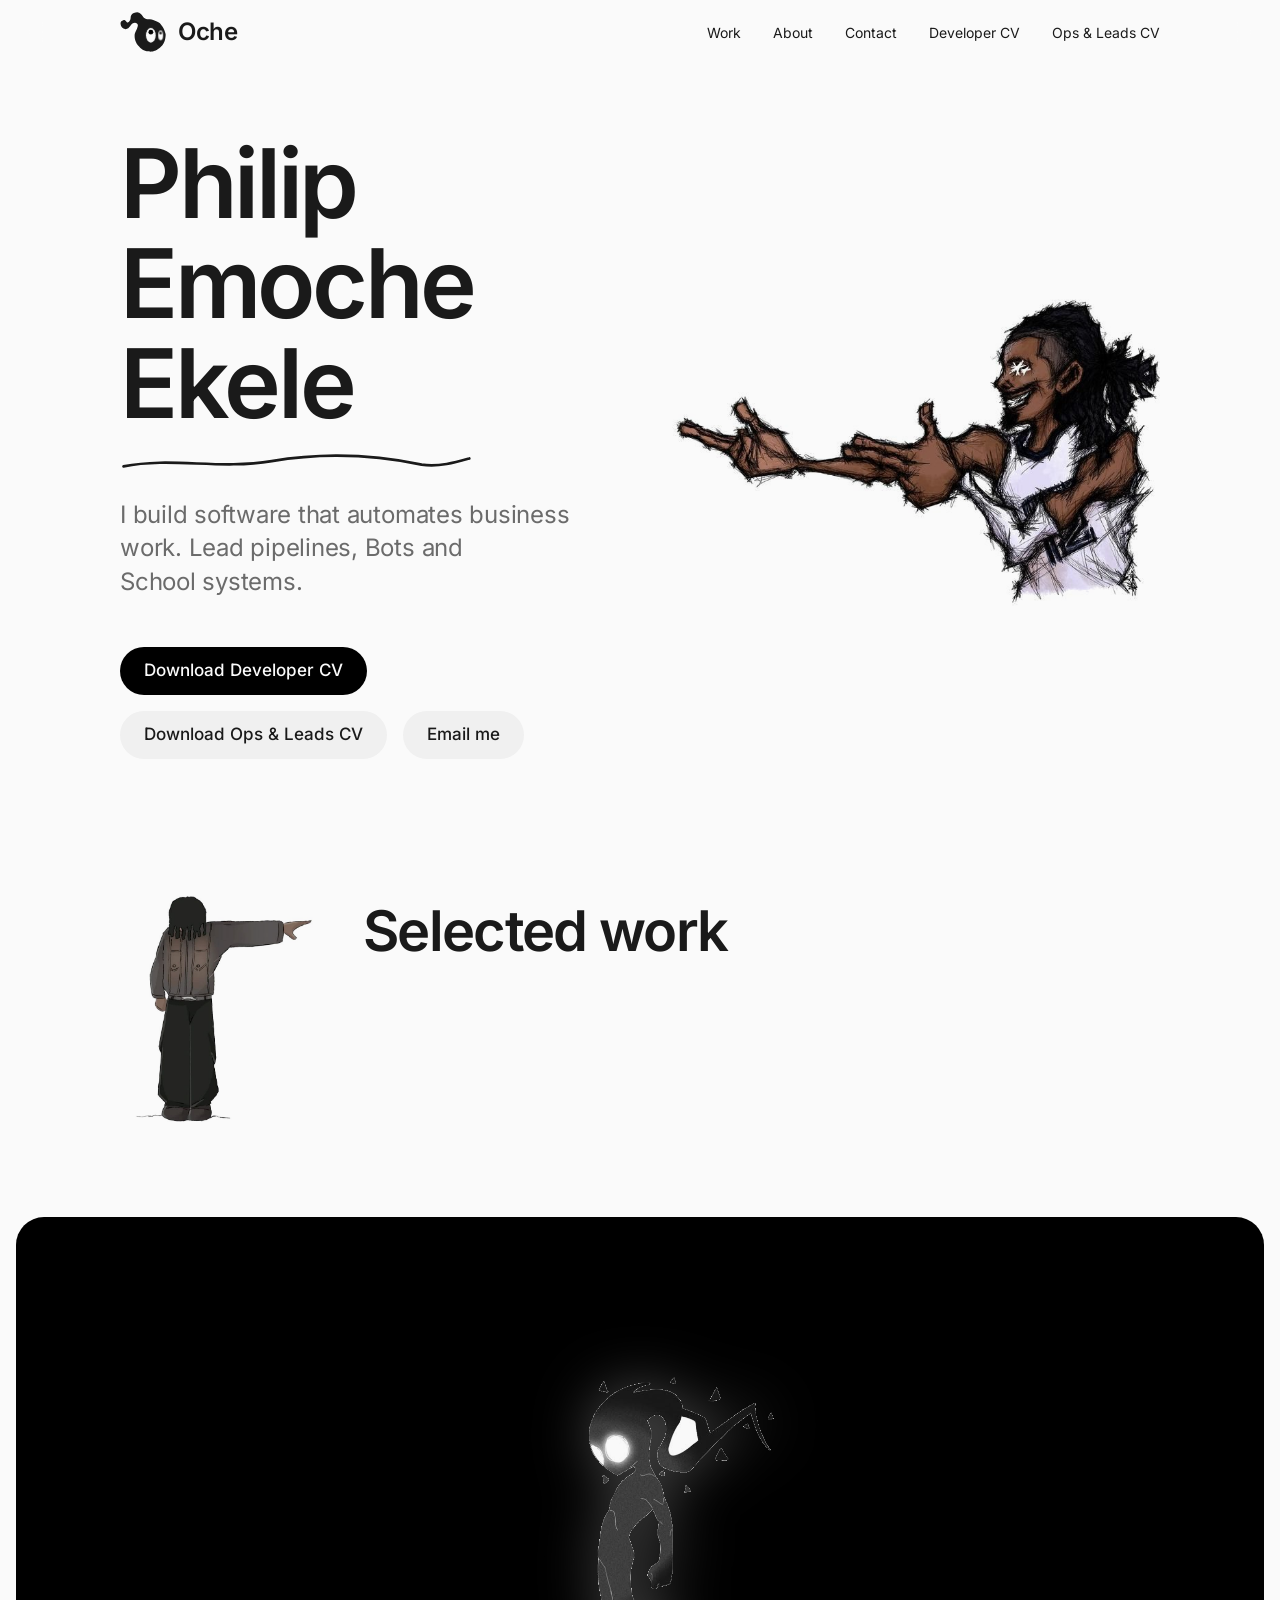
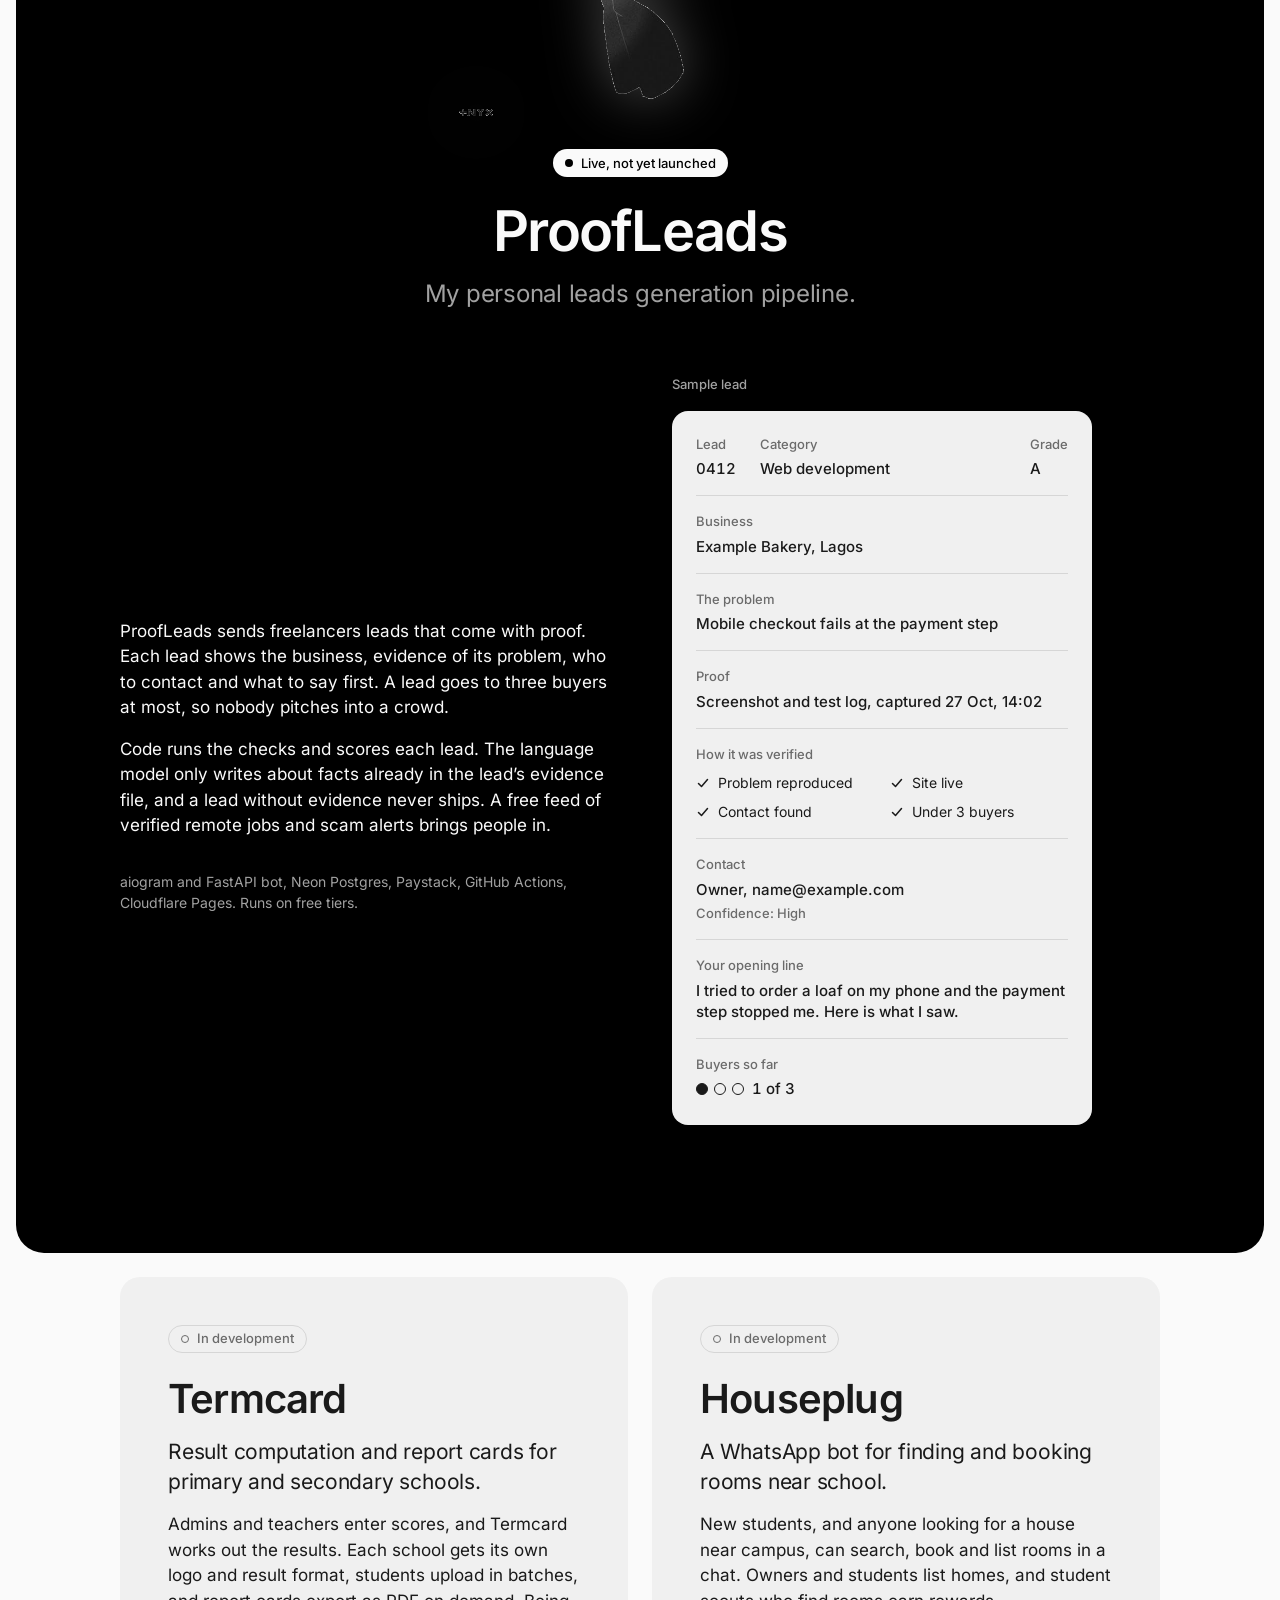
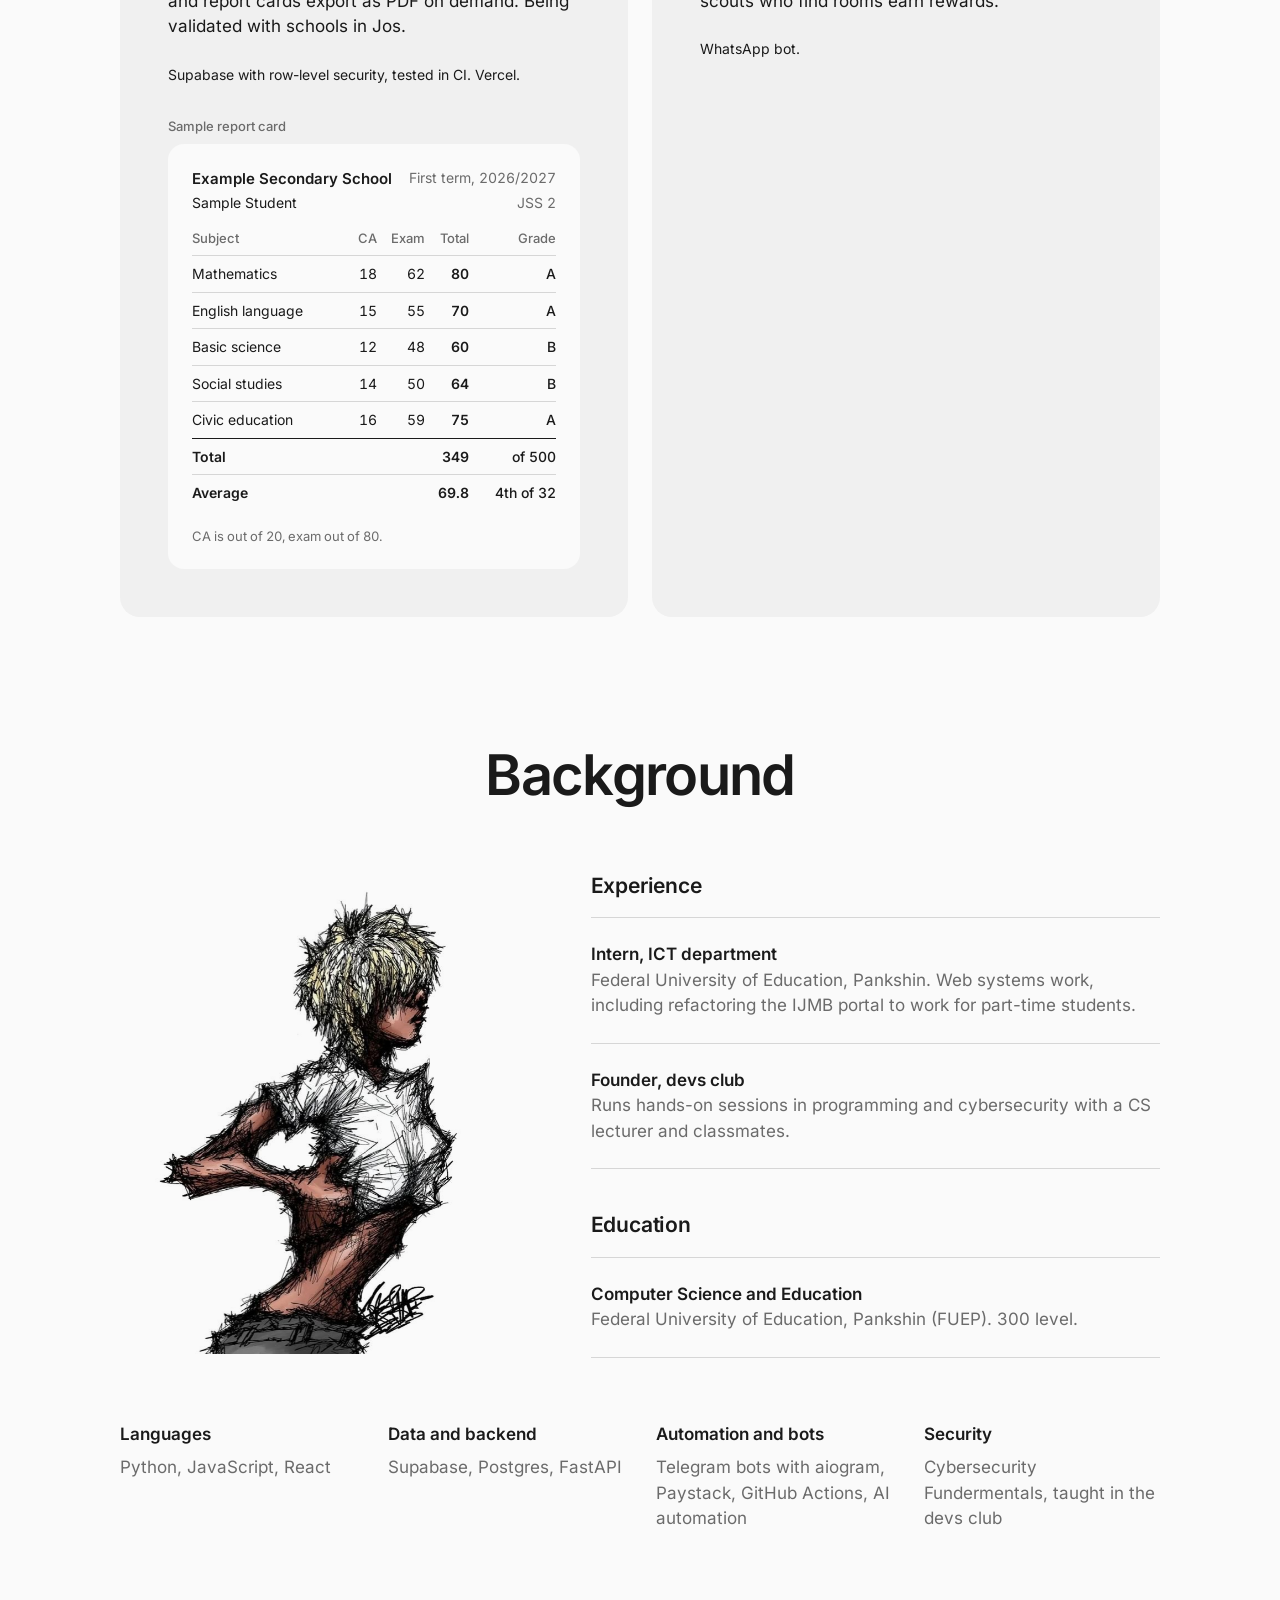
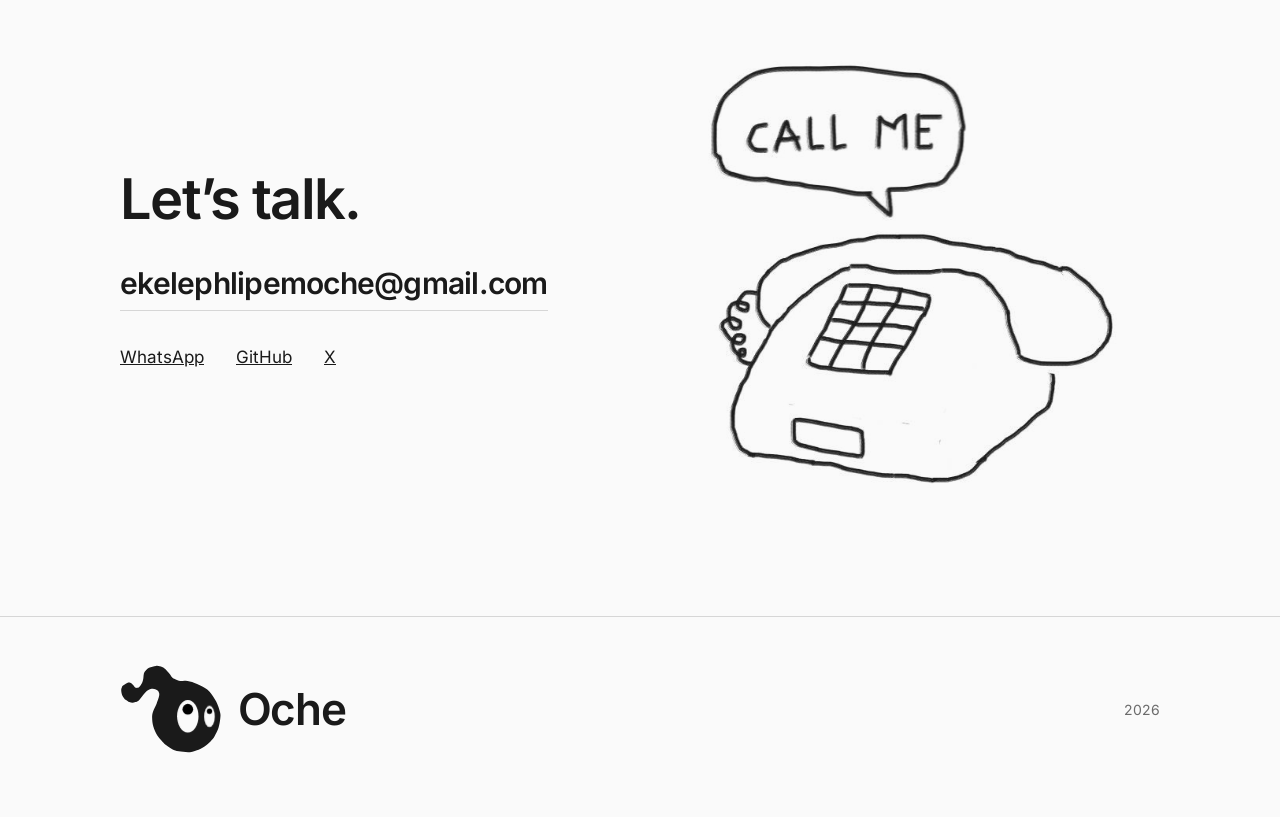
==== commit db4b5732: "link preview" ====
--- a/index.html
+++ b/index.html
@@ -15,8 +15,8 @@
 <meta property="og:title" content="Oche: Philip Emoche Ekele">
 <meta property="og:description" content="I build software that automates business work: lead pipelines, bots and school systems.">
 <meta property="og:url" content="https://oche.pxxlspace.cv/">
-<meta property="og:image" content="https://oche.pxxlspace.cv/og.png?v=2">
-<meta property="og:image:secure_url" content="https://oche.pxxlspace.cv/og.png?v=2">
+<meta property="og:image" content="https://oche.pxxlspace.cv/og-v2.png">
+<meta property="og:image:secure_url" content="https://oche.pxxlspace.cv/og-v2.png">
 <meta property="og:image:type" content="image/png">
 <meta property="og:image:width" content="1200">
 <meta property="og:image:height" content="630">
@@ -26,7 +26,7 @@
 <meta name="twitter:creator" content="@_iamoche">
 <meta name="twitter:title" content="Oche: Philip Emoche Ekele">
 <meta name="twitter:description" content="I build software that automates business work: lead pipelines, bots and school systems.">
-<meta name="twitter:image" content="https://oche.pxxlspace.cv/og.png?v=2">
+<meta name="twitter:image" content="https://oche.pxxlspace.cv/og-v2.png">
 <meta name="twitter:image:alt" content="Oche logo, a black round character with two eyes, beside the name Philip Emoche Ekele">
 <link rel="preload" href="/assets/fonts/inter-latin-variable.woff2" as="font" type="font/woff2" crossorigin>
 <link rel="icon" href="/favicon.svg" type="image/svg+xml">
@@ -51,7 +51,7 @@
       "name": "Philip Emoche Ekele",
       "alternateName": "Oche",
       "url": "https://oche.pxxlspace.cv/",
-      "image": "https://oche.pxxlspace.cv/og.png?v=2",
+      "image": "https://oche.pxxlspace.cv/og-v2.png",
       "description": "Builds software that automates business work: lead pipelines, bots and school systems.",
       "sameAs": [
         "https://github.com/fawwk",
